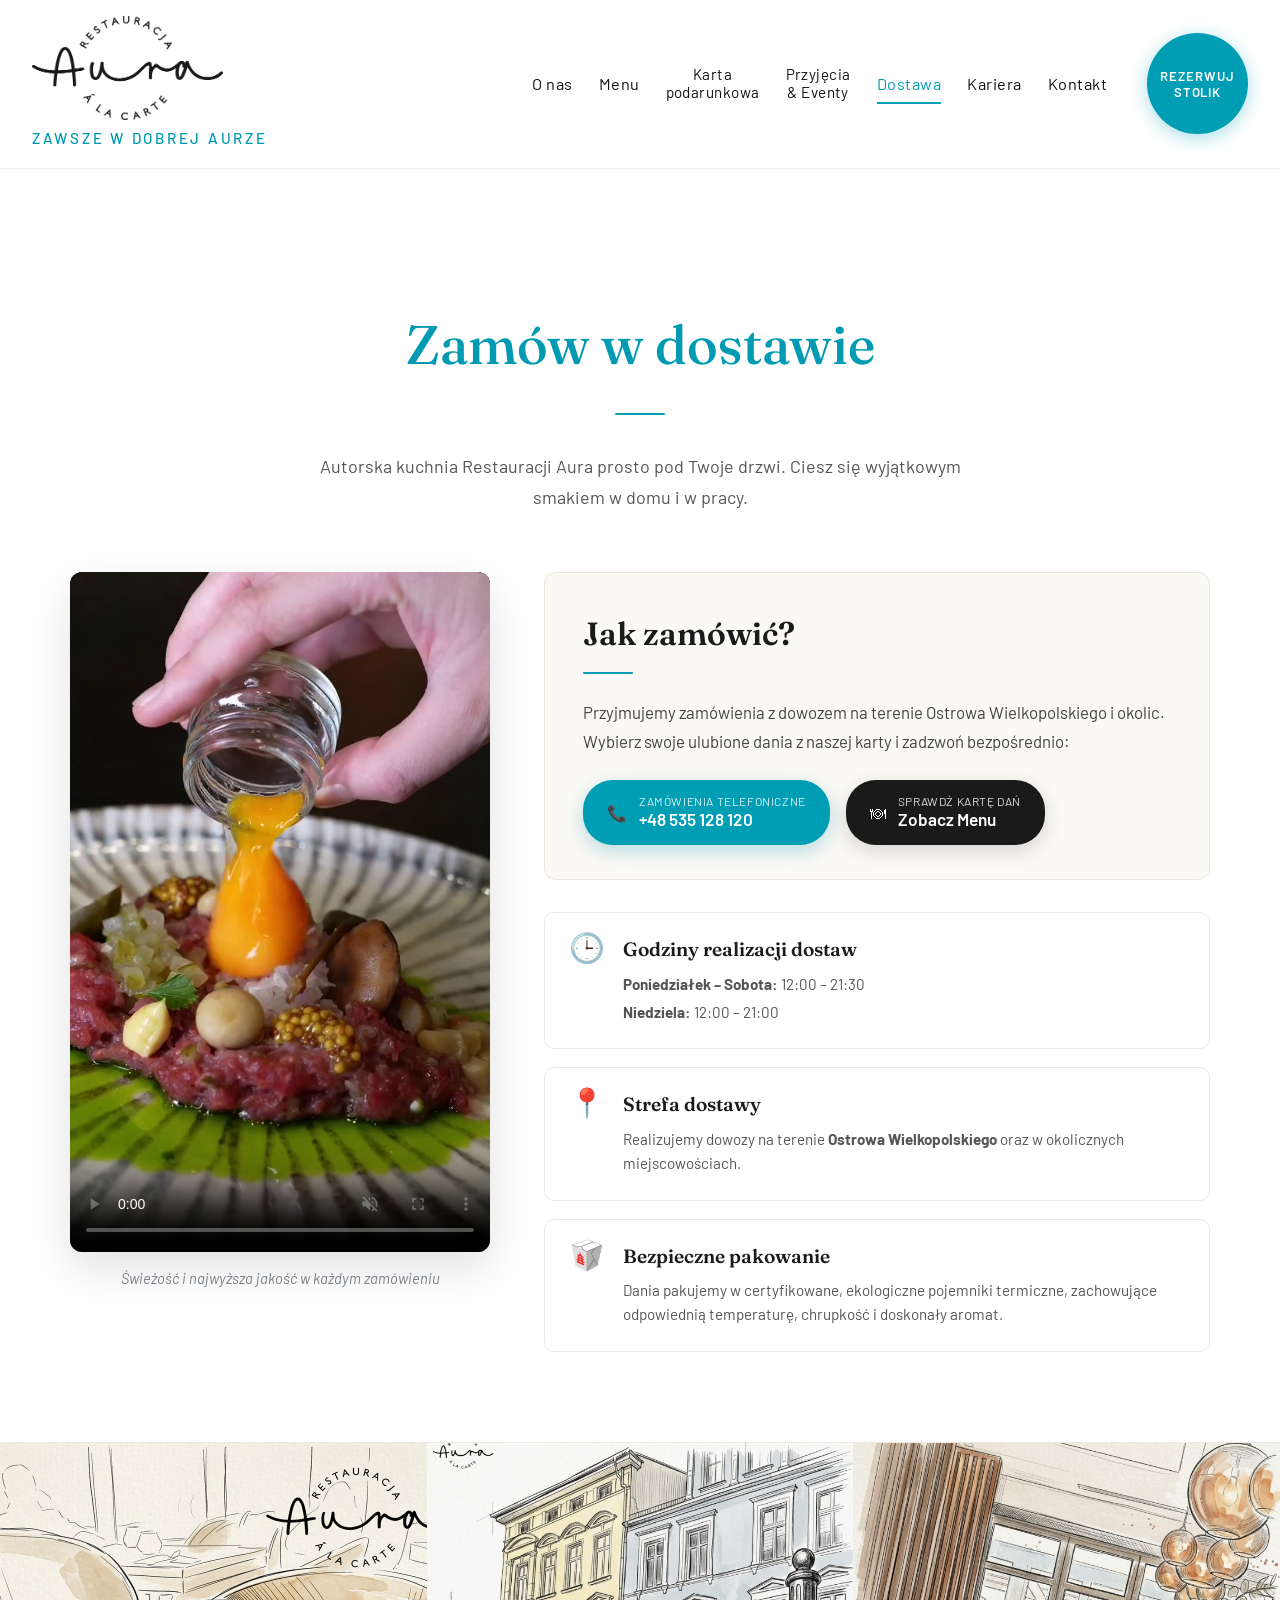
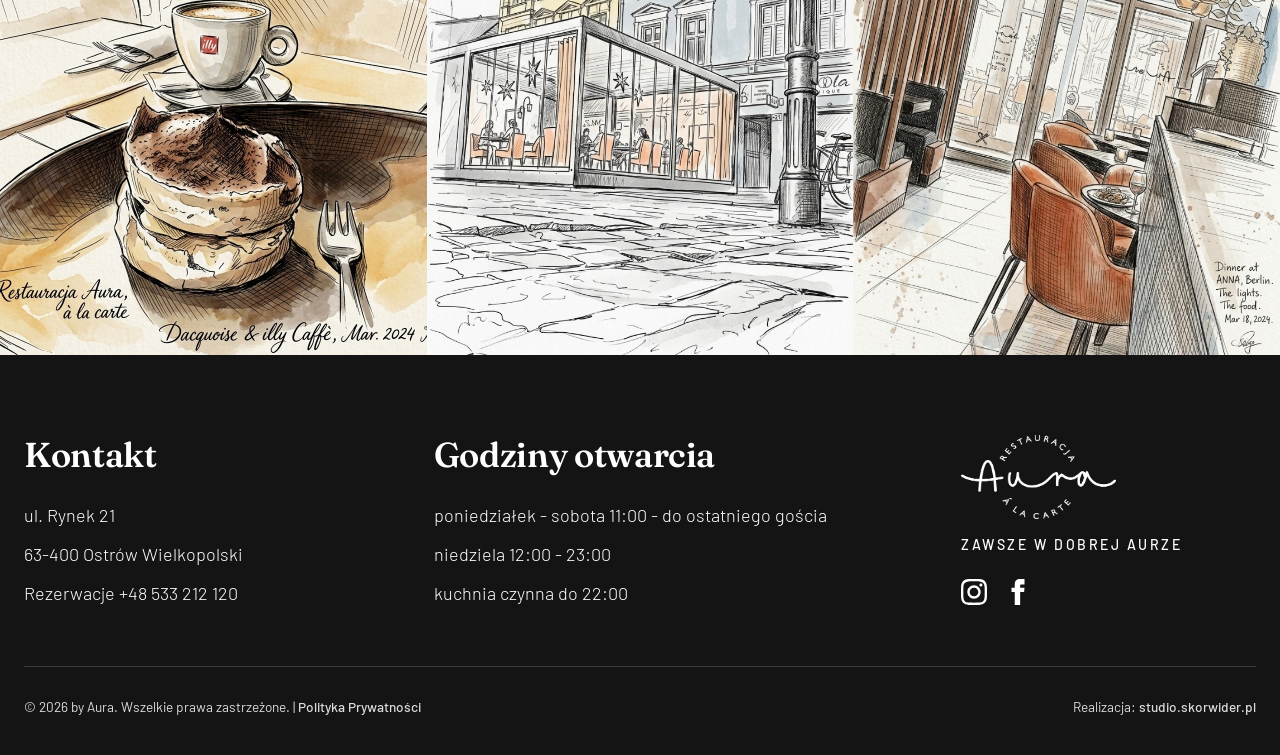
==== dostawa.html @ 26e4beb5 "Wydzielenie podstron kariera i dostawa, usuniecie zdjecia szefa kuchni i dodanie pelnej mozaiki 17 z" ====
<!DOCTYPE html>
<html lang="pl">
<head>
  <meta charset="UTF-8">
  <meta name="viewport" content="width=device-width, initial-scale=1.0">
  <title>Dostawa dań | Aura Restauracja à la carte | Ostrów Wielkopolski</title>
  <meta name="description" content="Zamów autorskie dania z Restauracji Aura z szybką dostawą w Ostrowie Wielkopolskim i okolicach. Zadzwoń: +48 535 128 120 i ciesz się smakiem we własnym domu.">
  
  <link rel="icon" type="image/png" href="assets/images/Aura_ikona.png">
  <link rel="stylesheet" href="assets/css/style.css">
</head>
<body class="delivery-page">

  <!-- =========================================================
       GÓRNY PASEK STRONY
       ========================================================= -->
  <header class="site-header" id="siteHeader">
    <div class="header-container">
      
      <!-- LEWA STRONA: LOGO + HASŁO ZAWSZE W DOBREJ AURZE -->
      <div class="header-brand">
        <a href="index.html" class="logo-link">
          <img src="assets/images/Aura_logo_crop.png" alt="Aura Restauracja à la carte" class="logo-img">
        </a>
        <span class="tagline">ZAWSZE W DOBREJ AURZE</span>
      </div>

      <!-- PRAWA STRONA: MENU + OKRĄGŁY PRZYCISK REZERWACJI (101px) -->
      <div class="header-right-area">
        <nav class="main-nav" aria-label="Główna nawigacja">
          <ul class="nav-links">
            <li><a href="index.html#o-nas" class="nav-link">O nas</a></li>
            <li><a href="menu.html" class="nav-link">Menu</a></li>
            <li><a href="index.html#karta-podarunkowa" class="nav-link nav-multiline">Karta<br>podarunkowa</a></li>
            <li><a href="index.html#przyjecia-eventy" class="nav-link nav-multiline">Przyjęcia<br>& Eventy</a></li>
            <li><a href="dostawa.html" class="nav-link active">Dostawa</a></li>
            <li><a href="kariera.html" class="nav-link">Kariera</a></li>
            <li><a href="#kontakt" class="nav-link">Kontakt</a></li>
          </ul>
        </nav>

        <div class="header-action-column">
          <a href="rezerwacja.html" class="btn-circle-booking" aria-label="Rezerwuj stolik">
            <span>Rezerwuj<br>stolik</span>
          </a>
        </div>
      </div>

    </div>
  </header>

  <!-- =========================================================
       TREŚĆ PODSTRONY DOSTAWA
       ========================================================= -->
  <main class="delivery-main-content">
    
    <!-- HERO SEKCJA -->
    <section class="page-hero-section">
      <h1 class="page-title">Zamów w dostawie</h1>
      <div class="teal-divider-line"></div>
      <p class="delivery-sublead">
        Autorska kuchnia Restauracji Aura prosto pod Twoje drzwi. Ciesz się wyjątkowym smakiem w domu i w pracy.
      </p>
    </section>

    <!-- GŁÓWNY KONTENER DOSTAWY -->
    <section class="delivery-details-section">
      <div class="delivery-content-grid">

        <!-- LEWA KOLUMNA: FILM DOSTAWA W ELEGANCKIM FORMACIE -->
        <div class="delivery-video-column">
          <div class="delivery-video-card">
            <video 
              src="assets/videos/dostawa.mp4" 
              poster="assets/images/poster_dostawa.jpg" 
              class="delivery-video-player"
              preload="metadata"
              playsinline 
              controls 
              autoplay 
              loop 
              muted>
            </video>
          </div>
          <div class="delivery-video-caption">
            <span>Świeżość i najwyższa jakość w każdym zamówieniu</span>
          </div>
        </div>

        <!-- PRAWA KOLUMNA: INFORMACJE O DOSTAWIE I ZAMAWIANIU -->
        <div class="delivery-info-column">
          
          <div class="delivery-order-box">
            <h2 class="delivery-order-title">Jak zamówić?</h2>
            <div class="teal-divider-line teal-divider-left"></div>
            <p class="delivery-order-desc">
              Przyjmujemy zamówienia z dowozem na terenie Ostrowa Wielkopolskiego i okolic. Wybierz swoje ulubione dania z naszej karty i zadzwoń bezpośrednio:
            </p>
            
            <div class="delivery-cta-buttons">
              <a href="tel:+48535128120" class="btn-delivery-call" aria-label="Zadzwoń i zamów">
                <span class="btn-icon">📞</span>
                <span class="btn-text">
                  <small>Zamówienia telefoniczne</small>
                  <strong>+48 535 128 120</strong>
                </span>
              </a>
              <a href="menu.html" class="btn-delivery-menu" aria-label="Zobacz menu restauracji Aura">
                <span class="btn-icon">🍽</span>
                <span class="btn-text">
                  <small>Sprawdź kartę dań</small>
                  <strong>Zobacz Menu</strong>
                </span>
              </a>
            </div>
          </div>

          <!-- KARTY SZCZEGÓŁÓW -->
          <div class="delivery-features-grid">
            
            <div class="delivery-feature-item">
              <div class="feature-icon">🕒</div>
              <div class="feature-content">
                <h3 class="feature-title">Godziny realizacji dostaw</h3>
                <p><strong>Poniedziałek – Sobota:</strong> 12:00 – 21:30</p>
                <p><strong>Niedziela:</strong> 12:00 – 21:00</p>
              </div>
            </div>

            <div class="delivery-feature-item">
              <div class="feature-icon">📍</div>
              <div class="feature-content">
                <h3 class="feature-title">Strefa dostawy</h3>
                <p>Realizujemy dowozy na terenie <strong>Ostrowa Wielkopolskiego</strong> oraz w okolicznych miejscowościach.</p>
              </div>
            </div>

            <div class="delivery-feature-item">
              <div class="feature-icon">🥡</div>
              <div class="feature-content">
                <h3 class="feature-title">Bezpieczne pakowanie</h3>
                <p>Dania pakujemy w certyfikowane, ekologiczne pojemniki termiczne, zachowujące odpowiednią temperaturę, chrupkość i doskonały aromat.</p>
              </div>
            </div>

          </div>

        </div>

      </div>
    </section>

    <!-- =========================================================
         PASEK 3 SZKICÓW NAD STOPKĄ (DOTYKAJĄCE SIĘ, BEZ ODSTĘPU)
         ========================================================= -->
    <section class="sketches-strip-section" aria-label="Szkice artystyczne Restauracji Aura">
      <div class="sketches-strip-grid">
        <div class="sketch-strip-item">
          <img 
            src="assets/images/szkic_ciasto_kawa.jpg" 
            alt="Dacquoise i kawa illy - szkic artystyczny" 
            class="sketch-strip-img" 
            loading="lazy">
        </div>
        <div class="sketch-strip-item">
          <img 
            src="assets/images/szkic_pergola_rynek.jpg" 
            alt="Pergola Restauracji Aura na Rynku 21 - szkic artystyczny" 
            class="sketch-strip-img" 
            loading="lazy">
        </div>
        <div class="sketch-strip-item">
          <img 
            src="assets/images/szkic_wnetrze_lampy.jpg" 
            alt="Wnętrze restauracji Aura z lampami - szkic artystyczny" 
            class="sketch-strip-img" 
            loading="lazy">
        </div>
      </div>
    </section>

  </main>

  <!-- =========================================================
       STOPKA STRONY
       ========================================================= -->
  <footer class="site-footer" id="kontakt">
    <div class="footer-container">
      
      <div class="footer-col footer-contact-col">
        <h3 class="footer-heading">Kontakt</h3>
        <div class="footer-text-block">
          <p>ul. Rynek 21</p>
          <p>63-400 Ostrów Wielkopolski</p>
          <p><a href="tel:+48533212120" class="footer-link-item">Rezerwacje +48 533 212 120</a></p>
        </div>
      </div>

      <div class="footer-col footer-hours-col">
        <h3 class="footer-heading">Godziny otwarcia</h3>
        <div class="footer-text-block">
          <p>poniedziałek - sobota 11:00 - do ostatniego gościa</p>
          <p>niedziela 12:00 - 23:00</p>
          <p>kuchnia czynna do 22:00</p>
        </div>
      </div>

      <div class="footer-col footer-brand-col">
        <img src="assets/images/Aura_logo_white_crop.png" alt="Aura Restauracja à la carte" class="footer-logo">
        <p class="footer-tagline">Zawsze w dobrej aurze</p>
        <div class="footer-socials">
          <a href="https://www.instagram.com/aura.restauracja?igsh=MXBmbDlhY2dtZnp1bA==" target="_blank" rel="noopener" class="footer-social-link" aria-label="Instagram">
            <svg viewBox="0 0 24 24"><path d="M12 2.163c3.204 0 3.584.012 4.85.07 3.252.148 4.771 1.691 4.919 4.919.058 1.265.069 1.645.069 4.849 0 3.205-.012 3.584-.069 4.849-.149 3.225-1.664 4.771-4.919 4.919-1.266.058-1.644.07-4.85.07-3.204 0-3.584-.012-4.849-.07-3.26-.149-4.771-1.699-4.919-4.92-.058-1.265-.07-1.644-.07-4.849 0-3.204.013-3.583.07-4.849.149-3.227 1.664-4.771 4.919-4.919 1.266-.057 1.645-.069 4.849-.069zm0-2.163c-3.259 0-3.667.014-4.947.072-4.358.2-6.78 2.618-6.98 6.98-.059 1.281-.073 1.689-.073 4.948 0 3.259.014 3.668.072 4.948.2 4.358 2.618 6.78 6.98 6.98 1.281.058 1.689.072 4.948.072 3.259 0 3.668-.014 4.948-.072 4.354-.2 6.782-2.618 6.979-6.98.059-1.28.073-1.689.073-4.948 0-3.259-.014-3.667-.072-4.947-.196-4.354-2.617-6.78-6.979-6.98-1.281-.059-1.69-.073-4.949-.073zm0 5.838c-3.403 0-6.162 2.759-6.162 6.162s2.759 6.163 6.162 6.163 6.162-2.759 6.162-6.163c0-3.403-2.759-6.162-6.162-6.162zm0 10.162c-2.209 0-4-1.79-4-4 0-2.209 1.791-4 4-4s4 1.791 4 4c0 2.21-1.791 4-4 4zm6.406-11.845c-.796 0-1.441.645-1.441 1.44s.645 1.44 1.441 1.44c.795 0 1.439-.645 1.439-1.44s-.644-1.44-1.439-1.44z"/></svg>
          </a>
          <a href="https://m.facebook.com/profile.php/?id=61554936105531" target="_blank" rel="noopener" class="footer-social-link" aria-label="Facebook">
            <svg viewBox="0 0 24 24"><path d="M9 8h-3v4h3v12h5v-12h3.642l.358-4h-4v-1.667c0-.955.192-1.333 1.115-1.333h2.885v-5h-3.808c-3.596 0-5.192 1.583-5.192 4.615v3.385z"/></svg>
          </a>
        </div>
      </div>

    </div>

    <div class="footer-bottom">
      <div>© 2026 by Aura. Wszelkie prawa zastrzeżone. | <a href="polityka-prywatnosci.html" class="footer-privacy-link">Polityka Prywatności</a></div>
      <div>Realizacja: <a href="https://studio.skorwider.pl" target="_blank" rel="noopener">studio.skorwider.pl</a></div>
    </div>
  </footer>

  <script src="assets/js/main.js"></script>
</body>
</html>
---- assets/css/style.css ----
@import url('https://fonts.googleapis.com/css2?family=Barlow:ital,wght@0,200;0,300;0,400;0,500;0,600;0,700;1,300;1,400&family=Fraunces:ital,opsz,wght@0,9..144,300;0,9..144,400;0,9..144,500;0,9..144,600;0,9..144,700;1,9..144,400;1,9..144,500;1,9..144,600&display=swap');

:root {
  /* =========================================================
     DOKŁADNY KOLOR MARKI AURA ZE STRONY AURARESTAURACJA.PL:
     - Tło kółka / przyciski / akcenty (83 wystąpienia na live site):
       HEX: #009EB5 (lub #009BB3)
       RGB: rgb(0, 158, 181)
       CMYK: C=100%, M=13%, Y=0%, K=29%
     - Tekst hasła ZAWSZE W DOBREJ AURZE:
       HEX: #009BB3
       RGB: rgb(0, 155, 179)
       CMYK: C=100%, M=13%, Y=0%, K=30%
     ========================================================= */
  --aura-teal: #009EB5;
  --aura-teal-text: #009BB3;
  --aura-teal-dark: #007c8f;
  --aura-teal-light: #24bcd6;
  --aura-teal-soft: rgba(0, 158, 181, 0.12);
  --aura-teal-glow: rgba(0, 158, 181, 0.38);
  
  --aura-dark: #1f2326;
  --aura-gray: #555d65;
  --aura-gray-light: #8e959d;
  --aura-border: #e2e8ea;
  
  /* Fonty z oryginalnej strony: Fraunces dla nagłówków, Barlow dla menu i treści */
  --font-heading: 'Fraunces', Georgia, serif;
  --font-main: 'Barlow', -apple-system, BlinkMacSystemFont, 'Segoe UI', Roboto, sans-serif;
  --font-quote: 'Fraunces', Georgia, serif;
  
  --shadow-sm: 0 4px 12px rgba(0, 0, 0, 0.05);
  --shadow-md: 0 12px 32px rgba(0, 0, 0, 0.08);
  --shadow-lg: 0 20px 48px rgba(0, 0, 0, 0.14);
  
  --radius-sm: 6px;
  --radius-md: 12px;
  --radius-lg: 20px;
  --radius-pill: 9999px;
  --transition: all 0.3s cubic-bezier(0.25, 0.8, 0.25, 1);
}

*, *::before, *::after {
  box-sizing: border-box;
  margin: 0;
  padding: 0;
}

html {
  scroll-behavior: smooth;
  font-size: 16px;
}

body {
  font-family: var(--font-main);
  background-color: #ffffff;
  color: var(--aura-dark);
  line-height: 1.7;
  overflow-x: clip;
  -webkit-font-smoothing: antialiased;
}

/* =========================================================
   GÓRNY PASEK STRONY (DOKŁADNY UKŁAD I WYMIARY ZE STRONY - ZAŁĄCZNIK 2)
   ========================================================= */
header.site-header {
  position: sticky;
  top: 0;
  z-index: 1000;
  width: 100%;
  background-color: #ffffff;
  border-bottom: 1px solid rgba(0, 0, 0, 0.06);
  box-shadow: 0 2px 10px rgba(0, 0, 0, 0.03);
  transition: var(--transition);
}

.header-container {
  max-width: 1280px;
  margin: 0 auto;
  padding: 16px 32px;
  display: flex;
  align-items: center;
  justify-content: space-between;
}

/* LEWA STRONA: LOGO + HASŁO ZAWSZE W DOBREJ AURZE */
.header-brand {
  display: flex;
  flex-direction: column;
  align-items: flex-start;
  text-decoration: none;
}

.logo-link {
  display: inline-block;
  line-height: 1;
}

.logo-img {
  /* Logo przycięte z przezroczystych marginesów; +200% (3x) względem poprzedniej widocznej wielkości */
  height: 104px;
  width: auto;
  display: block;
}

.tagline {
  font-family: var(--font-main);
  font-size: 0.95rem;
  font-weight: 500;
  letter-spacing: 0.18em;
  text-transform: uppercase;
  color: var(--aura-teal-text); /* #009BB3 */
  margin-top: 6px;
  display: block;
}

/* PRAWA STRONA: MENU + OKRĄGŁY PRZYCISK REZERWACJI (101px) + IKONY SOCIAL MEDIA */
.header-right-area {
  display: flex;
  align-items: center;
  gap: 40px;
}

.nav-links {
  display: flex;
  align-items: center;
  list-style: none;
  gap: 26px;
}

.nav-link {
  text-decoration: none;
  font-family: var(--font-main);
  font-size: 1.02rem;
  font-weight: 400;
  letter-spacing: 0.03em;
  color: #111111;
  transition: var(--transition);
  position: relative;
  padding: 6px 0;
  display: inline-flex;
  align-items: center;
}

.nav-link.nav-multiline {
  line-height: 1.15;
  text-align: center;
  font-size: 0.95rem;
}

.nav-link::after {
  content: '';
  position: absolute;
  bottom: 0;
  left: 0;
  width: 0;
  height: 2px;
  background: var(--aura-teal);
  transition: width 0.3s ease;
}

.nav-link:hover,
.nav-link.active {
  color: var(--aura-teal);
}

.nav-link:hover::after,
.nav-link.active::after {
  width: 100%;
}

/* Podmenu rozwijane po najechaniu na Menu (BEZ APLI - czysty tekst z ukośnikami /) */
.has-submenu {
  position: relative;
}

.has-submenu::after {
  content: '';
  position: absolute;
  top: 100%;
  left: -20px;
  right: -20px;
  height: 24px;
}

.nav-submenu-clean {
  position: absolute;
  top: calc(100% + 14px);
  left: 50%;
  transform: translateX(-50%) translateY(4px);
  background: rgba(255, 255, 255, 0.98);
  border: none;
  box-shadow: 0 8px 24px rgba(0, 0, 0, 0.08);
  border-bottom: 2px solid var(--aura-teal);
  padding: 8px 16px;
  display: flex;
  align-items: center;
  gap: 8px;
  margin: 0;
  opacity: 0;
  visibility: hidden;
  transition: all 0.25s ease;
  pointer-events: none;
  z-index: 1200;
  white-space: nowrap;
}

.has-submenu:hover .nav-submenu-clean,
.has-submenu:focus-within .nav-submenu-clean {
  opacity: 1;
  visibility: visible;
  transform: translateX(-50%) translateY(0);
  pointer-events: auto;
}

.sub-clean-link {
  font-family: var(--font-main);
  font-size: 0.84rem;
  font-weight: 500;
  color: #2b3035;
  text-decoration: none;
  letter-spacing: 0.02em;
  padding: 2px 3px;
  transition: var(--transition);
}

.sub-clean-link:hover {
  color: var(--aura-teal);
}

.sub-sep {
  color: #bcc3c8;
  font-size: 0.8rem;
  user-select: none;
}

/* Kolumna z okrągłym przyciskiem (dokładnie 101px jak na obecnej stronie) i ikonami SoMe pod spodem */
.header-action-column {
  display: flex;
  flex-direction: column;
  align-items: center;
  gap: 8px;
  flex-shrink: 0;
}

.btn-circle-booking {
  width: 101px;
  height: 101px;
  border-radius: 50%;
  background-color: var(--aura-teal); /* #009EB5 / rgb(0, 158, 181) */
  color: #ffffff;
  display: flex;
  align-items: center;
  justify-content: center;
  text-align: center;
  font-family: var(--font-main);
  font-size: 0.82rem;
  font-weight: 600;
  line-height: 1.25;
  letter-spacing: 0.07em;
  text-transform: uppercase;
  cursor: pointer;
  border: none;
  text-decoration: none;
  box-shadow: 0 4px 18px rgba(0, 158, 181, 0.35);
  transition: var(--transition);
}

.btn-circle-booking:hover {
  background-color: var(--aura-teal-dark);
  transform: scale(1.04);
  box-shadow: 0 8px 24px rgba(0, 158, 181, 0.45);
}

/* =========================================================
   HERO: 3 PIONOWE FILMY (BEZ CZARNYCH PASKÓW, NA CAŁĄ SZEROKOŚĆ)
   ========================================================= */
.hero-videos-section {
  width: 100%;
  max-width: 100%;
  padding: 0;
  margin: 0;
  background-color: #000000;
  overflow: hidden;
  line-height: 0;
}

.videos-grid {
  display: flex;
  width: 100%;
  margin: 0;
  padding: 0;
  gap: 0; /* Filmy stykają się ze sobą bezpośrednio bez odstępów */
}

.video-card {
  flex: 1 1 33.333333%;
  width: 33.333333%;
  height: 76vh; /* Format dopasowany w pionie do pełnej szerokości ekranu */
  min-height: 520px;
  max-height: 840px;
  position: relative;
  overflow: hidden;
  margin: 0;
  padding: 0;
  border: none;
  border-radius: 0;
  background-color: #000000;
  cursor: pointer;
}

.video-card video {
  width: 100%;
  height: 100%;
  object-fit: cover; /* Wypełnia cały kadr bez żadnych czarnych pasów po bokach */
  object-position: center center;
  display: block;
  transition: transform 0.5s cubic-bezier(0.16, 1, 0.3, 1);
}

.video-card:hover video {
  transform: scale(1.02);
}

/* =========================================================
   ABOUT: WITAMY W RESTAURACJI AURA (Załącznik 3 & 5)
   ========================================================= */
.about-section {
  padding: 96px 24px 80px;
  background-color: #ffffff;
  position: relative;
}

.about-container {
  max-width: 880px;
  margin: 0 auto;
  text-align: center;
}

.about-header {
  margin-bottom: 28px;
}

.about-heading {
  font-family: var(--font-heading);
  font-size: clamp(2.3rem, 4.4vw, 3.4rem);
  font-weight: 500;
  color: var(--aura-teal); /* #009BB3 */
  letter-spacing: -0.01em;
  line-height: 1.25;
}

.about-heading .brand-italic {
  font-style: italic;
  font-weight: 600;
}

.teal-divider-line {
  width: 50px;
  height: 2px;
  background-color: var(--aura-teal); /* #009BB3 */
  margin: 22px auto 36px;
  border-radius: 2px;
}

.about-intro-text {
  display: flex;
  flex-direction: column;
  gap: 22px;
  font-size: 1.15rem;
  font-weight: 300;
  line-height: 1.85;
  color: #4a4a4a;
}

.about-lead {
  font-size: 1.24rem;
  font-weight: 300;
  color: #2b3035;
}



/* =========================================================
   CYTAT KULINARNY (JULIA CHILD - BEZ BEŻOWEGO PODLEWU)
   ========================================================= */
.quote-section {
  padding: 80px 24px 96px;
  background-color: #ffffff;
  text-align: center;
  position: relative;
  border-top: 1px solid rgba(0, 155, 179, 0.15);
}

.quote-container {
  max-width: 860px;
  margin: 0 auto;
  position: relative;
  z-index: 1;
}

.quote-text {
  font-family: var(--font-quote);
  font-size: clamp(1.6rem, 3.2vw, 2.4rem);
  font-style: italic;
  font-weight: 400;
  line-height: 1.55;
  color: var(--aura-teal); /* #009BB3 */
  margin-bottom: 24px;
}

.quote-author {
  font-family: var(--font-main);
  font-size: 0.92rem;
  font-weight: 500;
  letter-spacing: 0.2em;
  text-transform: uppercase;
  color: #7a8288;
  display: inline-flex;
  align-items: center;
  gap: 16px;
}

.quote-author::before,
.quote-author::after {
  content: '';
  width: 36px;
  height: 1.5px;
  background: var(--aura-teal);
  opacity: 0.45;
}

/* =========================================================
   STOPKA (SZLACHETNA GŁĘBOKA CZERŃ #141414, BIAŁY TEKST)
   ========================================================= */
footer.site-footer {
  padding: 80px 24px 36px;
  background-color: #141414;
  color: #ffffff;
}

.footer-container {
  max-width: 1280px;
  margin: 0 auto;
  display: grid;
  grid-template-columns: 1.2fr 1.6fr 1fr;
  gap: 56px;
  align-items: start;
  margin-bottom: 56px;
}

.footer-heading {
  font-family: var(--font-heading);
  font-size: clamp(2rem, 2.7vw, 2.5rem);
  font-weight: 600;
  color: #ffffff;
  line-height: 1.15;
  margin-bottom: 24px;
  letter-spacing: -0.01em;
  text-transform: none;
  border-bottom: none;
  padding-bottom: 0;
}

.footer-text-block {
  font-family: var(--font-main);
  font-size: 1.125rem; /* 18px */
  font-weight: 300;
  line-height: 1.85;
  color: #ffffff;
}

.footer-text-block p {
  margin-bottom: 6px;
}

.footer-text-block p:last-child {
  margin-bottom: 0;
}

.footer-link-item {
  color: #ffffff;
  text-decoration: none;
  transition: var(--transition);
  display: inline-block;
}

.footer-link-item:hover {
  color: #ffffff;
  opacity: 0.85;
  text-decoration: underline;
}

.footer-brand-col {
  display: flex;
  flex-direction: column;
  align-items: flex-start;
}

.footer-logo {
  height: 84px;
  width: auto;
  display: block;
  margin-bottom: 14px;
}

.footer-tagline {
  font-size: 0.88rem;
  font-weight: 500;
  letter-spacing: 0.18em;
  text-transform: uppercase;
  color: #ffffff;
  margin-bottom: 22px;
}

.footer-socials {
  display: flex;
  align-items: center;
  gap: 18px;
}

.footer-social-link {
  display: inline-flex;
  align-items: center;
  justify-content: center;
  width: 26px;
  height: 26px;
  color: #ffffff;
  transition: var(--transition);
}

.footer-social-link svg {
  width: 26px;
  height: 26px;
  fill: currentColor;
}

.footer-social-link:hover {
  opacity: 0.8;
  transform: translateY(-2px);
}

.footer-bottom {
  max-width: 1280px;
  margin: 0 auto;
  padding-top: 28px;
  border-top: 1px solid rgba(255, 255, 255, 0.2);
  display: flex;
  justify-content: space-between;
  align-items: center;
  font-size: 0.85rem;
  color: #ffffff;
  opacity: 0.85;
}

.footer-bottom a {
  color: inherit;
  text-decoration: none;
  font-weight: 500;
}

.footer-bottom a:hover {
  text-decoration: underline;
}

/* =========================================================
   RESERVATION MODAL
   ========================================================= */
.modal-backdrop {
  position: fixed;
  inset: 0;
  background: rgba(0, 0, 0, 0.65);
  backdrop-filter: blur(8px);
  z-index: 10001;
  opacity: 0;
  visibility: hidden;
  transition: all 0.3s ease;
  display: flex;
  align-items: center;
  justify-content: center;
  padding: 20px;
}

.modal-backdrop.open {
  opacity: 1;
  visibility: visible;
}

.reservation-modal {
  background: #ffffff;
  width: 100%;
  max-width: 520px;
  border-radius: var(--radius-lg);
  box-shadow: 0 24px 60px rgba(0, 0, 0, 0.3);
  padding: 36px;
  position: relative;
  transform: translateY(20px);
  transition: transform 0.3s cubic-bezier(0.16, 1, 0.3, 1);
}

.modal-backdrop.open .reservation-modal {
  transform: translateY(0);
}

.modal-close-btn {
  position: absolute;
  top: 20px;
  right: 20px;
  background: #f0f4f6;
  border: none;
  width: 36px;
  height: 36px;
  border-radius: 50%;
  display: flex;
  align-items: center;
  justify-content: center;
  cursor: pointer;
  color: var(--aura-gray);
  transition: var(--transition);
}

.modal-close-btn:hover {
  background: #e2ebed;
  color: var(--aura-dark);
}

.modal-title {
  font-family: var(--font-heading);
  font-size: 1.7rem;
  font-weight: 600;
  color: var(--aura-teal);
  margin-bottom: 6px;
}

.modal-subtitle {
  font-size: 0.9rem;
  color: var(--aura-gray);
  margin-bottom: 24px;
}

.modal-direct-call {
  background: #f5fbfc;
  border-radius: var(--radius-md);
  padding: 16px;
  text-align: center;
  margin-bottom: 24px;
  border: 1px dashed var(--aura-teal);
}

.modal-direct-call p {
  font-size: 0.85rem;
  color: var(--aura-gray);
  margin-bottom: 6px;
}

.modal-direct-call a {
  font-size: 1.35rem;
  font-weight: 700;
  color: var(--aura-teal);
  text-decoration: none;
}

.form-group {
  margin-bottom: 16px;
}

.form-group label {
  display: block;
  font-size: 0.82rem;
  font-weight: 600;
  text-transform: uppercase;
  letter-spacing: 0.05em;
  color: var(--aura-gray);
  margin-bottom: 6px;
}

.form-input {
  width: 100%;
  padding: 12px 14px;
  border-radius: var(--radius-sm);
  border: 1px solid var(--aura-border);
  font-family: var(--font-main);
  font-size: 0.95rem;
  transition: var(--transition);
  background: #fafbfc;
}

.form-input:focus {
  outline: none;
  border-color: var(--aura-teal);
  background: #ffffff;
  box-shadow: 0 0 0 3px var(--aura-teal-soft);
}

.form-row {
  display: grid;
  grid-template-columns: 1fr 1fr;
  gap: 12px;
}

.btn-submit {
  width: 100%;
  padding: 14px;
  border-radius: var(--radius-pill);
  background: var(--aura-teal);
  color: #fff;
  border: none;
  font-family: var(--font-main);
  font-size: 0.92rem;
  font-weight: 600;
  letter-spacing: 0.1em;
  text-transform: uppercase;
  cursor: pointer;
  transition: var(--transition);
  margin-top: 10px;
}

.btn-submit:hover {
  background: var(--aura-teal-dark);
  transform: translateY(-2px);
  box-shadow: 0 6px 18px rgba(0, 155, 179, 0.35);
}

/* =========================================================
   PODSTRONA REZERWACJI (rezerwacja.html)
   ========================================================= */
.page-hero-section {
  padding: 64px 24px 24px;
  background-color: #ffffff;
  text-align: center;
}

.page-title {
  font-family: var(--font-heading);
  font-size: clamp(2.4rem, 4.5vw, 3.4rem);
  font-weight: 500;
  color: var(--aura-teal-text);
  margin-bottom: 12px;
}

.res-content-wrapper {
  max-width: 860px;
  margin: 0 auto;
  padding: 10px 24px 80px;
  text-align: center;
}

.res-intro-p {
  font-size: 1.15rem;
  font-weight: 300;
  line-height: 1.85;
  color: #333333;
  text-align: center;
  margin: 0 auto 32px;
  max-width: 820px;
}

.res-intro-p strong {
  font-weight: 600;
  color: #111111;
}

.res-phone-link {
  color: var(--aura-teal-dark);
  font-weight: 600;
  text-decoration: none;
  transition: var(--transition);
}

.res-phone-link:hover {
  color: var(--aura-teal);
  text-decoration: underline;
}

/* Informacja o braku wyboru stolika i zaliczce (wyśrodkowane) */
.res-notice-clean {
  margin-bottom: 36px;
  text-align: center;
}

.res-paragraph {
  font-size: 1.05rem;
  font-weight: 400;
  line-height: 1.8;
  color: #2b3035;
  text-align: center;
  margin: 0 auto 16px;
  max-width: 800px;
}

.res-section-header {
  font-size: 1.15rem;
  font-weight: 600;
  letter-spacing: 0.12em;
  text-transform: uppercase;
  color: var(--aura-teal);
  text-align: center;
  margin-bottom: 18px;
}

/* Opcje rezerwacji (czysty tekst, wyśrodkowany) */
.res-options-section {
  margin-bottom: 38px;
  text-align: center;
}

.res-options-list {
  display: flex;
  flex-direction: column;
  gap: 20px;
  align-items: center;
}

.res-option-item {
  padding: 0;
  text-align: center;
  max-width: 780px;
}

.res-option-title {
  font-family: var(--font-heading);
  font-size: 1.25rem;
  font-weight: 600;
  color: #1f2326;
  margin-bottom: 6px;
  text-align: center;
}

.res-option-desc {
  font-size: 1.02rem;
  font-weight: 300;
  color: #4a4a4a;
  line-height: 1.7;
  margin: 0 auto;
  text-align: center;
}

/* Ważne informacje (czysty tekst, wyśrodkowany, bez bulletów) */
.res-rules-section {
  margin-bottom: 48px;
  text-align: center;
}

.res-rules-clean {
  display: flex;
  flex-direction: column;
  gap: 12px;
  align-items: center;
}

.res-rule-line {
  font-size: 1.02rem;
  font-weight: 300;
  color: #333333;
  line-height: 1.7;
  margin: 0 auto;
  text-align: center;
  max-width: 780px;
}

/* =========================================================
   FORMULARZ REZERWACJI (DOKŁADNIE WEDŁUG ZAŁĄCZNIKA)
   ========================================================= */
.res-form-section {
  max-width: 760px;
  margin: 0 auto;
  padding-top: 20px;
}

.res-form-heading {
  font-family: var(--font-heading);
  font-size: clamp(2.2rem, 4vw, 2.9rem);
  font-weight: 500;
  color: var(--aura-teal);
  text-align: center;
  margin-bottom: 44px;
  letter-spacing: -0.01em;
}

.booking-custom-form {
  display: flex;
  flex-direction: column;
  gap: 32px;
}

.form-grid-2 {
  display: grid;
  grid-template-columns: 1fr 1fr;
  gap: 36px 40px;
}

.form-field {
  display: flex;
  flex-direction: column;
  position: relative;
}

.form-field-label {
  font-family: var(--font-main);
  font-size: 1.05rem;
  font-weight: 400;
  color: #444444;
  margin-bottom: 6px;
}

.form-field-label .required-star {
  color: #555555;
  margin-left: 2px;
}

.field-underline {
  border: none;
  border-bottom: 1.5px solid var(--aura-teal);
  background: transparent;
  padding: 8px 0;
  font-family: var(--font-main);
  font-size: 1.02rem;
  color: #111111;
  border-radius: 0;
  outline: none;
  transition: border-color 0.25s ease;
  width: 100%;
}

.field-underline::placeholder {
  color: #9aa2a9;
  font-weight: 300;
  font-size: 0.98rem;
}

.field-underline:focus {
  border-bottom: 2px solid var(--aura-teal-dark);
}

.tel-composite {
  display: grid;
  grid-template-columns: 110px 1fr;
  gap: 16px;
}

/* Custom select styling with chevron arrow */
select.field-underline {
  appearance: none;
  -webkit-appearance: none;
  background-image: url("data:image/svg+xml;charset=UTF-8,%3Csvg xmlns='http://www.w3.org/2000/svg' viewBox='0 0 24 24' fill='%23111111'%3E%3Cpath d='M7 10l5 5 5-5z'/%3E%3C/svg%3E");
  background-repeat: no-repeat;
  background-position: right 4px center;
  background-size: 18px;
  cursor: pointer;
  padding-right: 24px;
}

/* reCAPTCHA visual block */
.recaptcha-mock-card {
  background: #f9f9f9;
  border: 1px solid #d3d3d3;
  border-radius: 4px;
  box-shadow: 0 1px 3px rgba(0, 0, 0, 0.08);
  width: 302px;
  height: 76px;
  padding: 0 12px;
  display: flex;
  align-items: center;
  justify-content: space-between;
  margin: 10px auto 0;
  user-select: none;
}

.recaptcha-left {
  display: flex;
  align-items: center;
  gap: 12px;
  cursor: pointer;
}

.recaptcha-checkbox {
  width: 24px;
  height: 24px;
  border: 2px solid #c1c1c1;
  border-radius: 2px;
  background: #ffffff;
  display: flex;
  align-items: center;
  justify-content: center;
  cursor: pointer;
  transition: all 0.2s ease;
}

.recaptcha-checkbox.checked {
  border-color: #0f9d58;
  background: #ffffff;
}

.recaptcha-checkbox.checked::after {
  content: '✔';
  color: #0f9d58;
  font-size: 16px;
  font-weight: bold;
}

.recaptcha-label {
  font-family: var(--font-main);
  font-size: 0.88rem;
  color: #222222;
  font-weight: 500;
  cursor: pointer;
}

.recaptcha-right {
  display: flex;
  flex-direction: column;
  align-items: center;
  justify-content: center;
}

.recaptcha-logo-icon {
  width: 28px;
  height: 28px;
  background-image: url("data:image/svg+xml;charset=UTF-8,%3Csvg xmlns='http://www.w3.org/2000/svg' viewBox='0 0 48 48'%3E%3Cpath fill='%231A73E8' d='M24 4C12.95 4 4 12.95 4 24c0 4.1 1.25 7.9 3.4 11.08L10.3 33A15.9 15.9 0 0 1 8 24c0-8.84 7.16-16 16-16 4.42 0 8.42 1.79 11.31 4.69l-4.69 4.69H44V4l-4.7 4.7A19.88 19.88 0 0 0 24 4z'/%3E%3Cpath fill='%234285F4' d='M44 24c0-4.1-1.25-7.9-3.4-11.08L37.7 15A15.9 15.9 0 0 1 40 24c0 8.84-7.16 16-16 16-4.42 0-8.42-1.79-11.31-4.69l4.69-4.69H4v13.38l4.7-4.7A19.88 19.88 0 0 0 24 44c11.05 0 20-8.95 20-20z'/%3E%3C/svg%3E");
  background-size: contain;
  background-repeat: no-repeat;
}

.recaptcha-text {
  font-size: 0.65rem;
  color: #555555;
  text-transform: uppercase;
  font-weight: 600;
  margin-top: 2px;
}

/* Przycisk akcji w kółku (załącznik, o 30% mniejszy niż button w headerze: 72px vs 101px) */
.form-submit-wrapper {
  display: flex;
  justify-content: center;
  align-items: center;
  width: 100%;
  margin-top: 18px;
}

.btn-circle-submit {
  width: 72px;
  height: 72px;
  border-radius: 50%;
  background-color: var(--aura-teal); /* #009EB5 / rgb(0, 158, 181) */
  color: #ffffff;
  border: none;
  display: flex;
  align-items: center;
  justify-content: center;
  text-align: center;
  font-family: var(--font-main);
  font-size: 0.72rem;
  font-weight: 600;
  line-height: 1.15;
  letter-spacing: 0.04em;
  text-transform: uppercase;
  cursor: pointer;
  box-shadow: 0 4px 18px rgba(0, 158, 181, 0.35);
  transition: var(--transition);
  padding: 0;
  user-select: none;
}

.btn-circle-submit:hover {
  background-color: var(--aura-teal-dark);
  transform: scale(1.06);
  box-shadow: 0 8px 24px rgba(0, 158, 181, 0.48);
}

.btn-circle-submit:active {
  transform: scale(0.96);
}

/* Zachowanie wstecznej kompatybilności */
.btn-send-request {
  align-self: center;
  background-color: var(--aura-teal);
  color: #ffffff;
  font-family: var(--font-heading);
  font-size: 1.35rem;
  font-weight: 600;
  padding: 12px 48px;
  border-radius: 8px;
  border: none;
  cursor: pointer;
  box-shadow: 0 4px 16px rgba(0, 158, 181, 0.3);
  transition: var(--transition);
  margin-top: 12px;
}

.btn-send-request:hover {
  background-color: var(--aura-teal-dark);
  transform: translateY(-2px);
  box-shadow: 0 8px 24px rgba(0, 158, 181, 0.45);
}

/* Komunikat potwierdzenia (Czysty tekst na białym tle, bez ramek, bez ptaszka, zwykły font wycentrowany) */
.res-success-clean {
  display: none;
  text-align: center;
  padding: 64px 20px 48px;
  font-family: var(--font-main);
  background: transparent;
  border: none;
  box-shadow: none;
}

.res-success-clean.active {
  display: block;
  animation: fadeInClean 0.4s ease forwards;
}

@keyframes fadeInClean {
  from { opacity: 0; transform: translateY(8px); }
  to { opacity: 1; transform: translateY(0); }
}

.res-success-clean .success-line-1 {
  font-family: var(--font-main);
  font-size: 1.35rem;
  font-weight: 500;
  color: #1f2326;
  margin-bottom: 10px;
  line-height: 1.5;
}

.res-success-clean .success-line-2 {
  font-family: var(--font-main);
  font-size: 1.15rem;
  font-weight: 400;
  color: #4a4a4a;
  line-height: 1.6;
  margin: 0;
}

/* =========================================================
   RESPONSYWNOŚĆ
   ========================================================= */
@media (max-width: 1024px) {
  .nav-links {
    display: none;
  }
  .about-highlights {
    grid-template-columns: 1fr;
    gap: 32px;
  }
  .footer-container {
    grid-template-columns: 1fr 1fr;
  }
}

@media (max-width: 768px) {
  .header-container {
    padding: 12px 16px;
  }
  .logo-img {
    height: 60px;
  }
  .tagline {
    font-size: 0.72rem;
  }
  .btn-circle-booking {
    width: 78px;
    height: 78px;
    font-size: 0.7rem;
  }
  .videos-grid {
    flex-direction: column;
  }
  .video-card {
    width: 100%;
    flex: none;
    height: 60vh;
  }
  .footer-container {
    grid-template-columns: 1fr;
  }
  .footer-bottom {
    flex-direction: column;
    gap: 12px;
    text-align: center;
  }
  .form-grid-2 {
    grid-template-columns: 1fr;
    gap: 24px;
  }
  .recaptcha-mock-card {
    width: 100%;
    max-width: 302px;
  }
}

/* =========================================================
   SZEF KUCHNI: ROMAN WEGNEROWICZ (W DZIALE O NAS)
   ========================================================= */
.chef-profile-section {
  margin-top: 56px;
  padding-top: 48px;
  border-top: 1px solid var(--aura-border);
}

.chef-profile-card {
  display: grid;
  grid-template-columns: 360px 1fr;
  gap: 52px;
  align-items: center;
  background: #ffffff;
}

.chef-photo-col {
  position: relative;
}

.chef-photo {
  width: 100%;
  max-width: 360px;
  height: 480px;
  object-fit: cover;
  object-position: top center;
  border-radius: var(--radius-md);
  box-shadow: 0 16px 36px rgba(0, 0, 0, 0.08);
  display: block;
}

.chef-info-col {
  display: flex;
  flex-direction: column;
  justify-content: center;
}

.chef-title {
  font-family: var(--font-heading);
  font-size: clamp(2rem, 3.5vw, 2.7rem);
  font-weight: 500;
  color: var(--aura-teal-text);
  margin-bottom: 8px;
}

.teal-divider-left {
  margin: 0 0 24px 0;
  width: 50px;
  height: 2px;
  background-color: var(--aura-teal);
}

.chef-lead {
  font-size: 1.15rem;
  font-weight: 500;
  color: #1f2326;
  line-height: 1.75;
  margin-bottom: 16px;
}

.chef-desc {
  font-size: 1.02rem;
  font-weight: 300;
  color: #4a4a4a;
  line-height: 1.8;
  margin: 0;
}

@media (max-width: 860px) {
  .chef-profile-card {
    grid-template-columns: 1fr;
    gap: 32px;
    text-align: center;
  }
  .chef-photo {
    margin: 0 auto;
    max-width: 320px;
    height: 380px;
  }
  .teal-divider-left {
    margin: 0 auto 20px auto;
  }
}

/* =========================================================
   PODSTRONA KARTY MENU (menu.html)
   ========================================================= */
.menu-main-content {
  background-color: #ffffff;
  padding-bottom: 80px;
}

.menu-hero {
  padding-bottom: 12px;
}

.menu-page-wrapper {
  max-width: 1140px;
  margin: 0 auto;
  padding: 0 24px 80px;
}

/* Przyklejany pasek kategorii menu na górze */
.menu-nav-sticky-section {
  position: sticky;
  top: 104px; /* bezpośrednio pod nagłówkiem */
  z-index: 850;
  background-color: rgba(255, 255, 255, 0.98);
  backdrop-filter: blur(8px);
  -webkit-backdrop-filter: blur(8px);
  padding: 16px 12px 14px;
  border-bottom: 1px solid rgba(0, 158, 181, 0.18);
  margin-bottom: 40px;
  text-align: center;
}

.menu-categories-nav {
  display: flex;
  justify-content: center;
  width: 100%;
  overflow-x: auto;
  scrollbar-width: none;
}

.menu-categories-nav::-webkit-scrollbar {
  display: none;
}

.categories-list {
  display: inline-flex;
  align-items: center;
  list-style: none;
  gap: 12px;
  flex-wrap: wrap;
  justify-content: center;
  margin: 0;
  padding: 0;
}

.category-item {
  display: inline-flex;
  align-items: center;
  gap: 12px;
}

.category-btn {
  background: transparent;
  border: none;
  font-family: var(--font-main);
  font-size: 1.02rem;
  font-weight: 400;
  color: #333333;
  cursor: pointer;
  padding: 4px 6px;
  transition: var(--transition);
  position: relative;
  letter-spacing: 0.02em;
  white-space: nowrap;
}

.category-btn:hover {
  color: var(--aura-teal);
}

.category-btn.active {
  color: var(--aura-teal);
  font-weight: 400;
}

.category-btn.active::after {
  content: '';
  position: absolute;
  bottom: -2px;
  left: 0;
  width: 100%;
  height: 2px;
  background-color: var(--aura-teal);
}

.category-slash {
  color: #c0c6ca;
  font-size: 0.95rem;
  user-select: none;
}

/* Dopisek o alergenach pod kategoriami (longiem, bez bolda, podkreślenia i linkowania) */
.menu-allergens-notice {
  margin-top: 14px;
  text-align: center;
}

.allergens-hint-inline {
  font-family: var(--font-main);
  font-size: 0.92rem;
  font-weight: 300;
  color: #555d65;
  margin: 0 auto;
  text-align: center;
  text-decoration: none;
  max-width: 820px;
  line-height: 1.6;
}

/* Panele kategorii dań */
.menu-category-panel {
  display: none;
  animation: fadeInPanel 0.35s ease forwards;
}

.menu-category-panel.active {
  display: block;
}

@keyframes fadeInPanel {
  from { opacity: 0; transform: translateY(6px); }
  to { opacity: 1; transform: translateY(0); }
}

.category-panel-header {
  text-align: center;
  margin-bottom: 36px;
}

/* Pogrubiona wyłącznie nazwa kategorii */
.category-title {
  font-family: var(--font-heading);
  font-size: clamp(2rem, 3.5vw, 2.7rem);
  font-weight: 700;
  color: var(--aura-teal-text);
  margin-bottom: 8px;
}

.category-subsections {
  display: flex;
  flex-direction: column;
  gap: 48px;
}

.subsection-title {
  font-family: var(--font-heading);
  font-size: 1.35rem;
  font-weight: 500;
  color: #1f2326;
  margin-bottom: 24px;
  padding-bottom: 8px;
  border-bottom: 1.5px solid #edf1f3;
  letter-spacing: 0.02em;
}

.menu-items-grid {
  display: grid;
  grid-template-columns: 1fr 1fr;
  gap: 28px 48px;
}

@media (max-width: 820px) {
  .menu-items-grid {
    grid-template-columns: 1fr;
    gap: 22px;
  }
}

.menu-item-card {
  display: flex;
  flex-direction: column;
}

.menu-item-header {
  display: flex;
  align-items: baseline;
  justify-content: space-between;
  gap: 12px;
  margin-bottom: 4px;
}

/* Zdjęty bold z nazwy dania */
.menu-item-name {
  font-family: var(--font-main);
  font-size: 1.12rem;
  font-weight: 400;
  color: #181c1f;
  margin: 0;
  letter-spacing: 0.01em;
}

.menu-item-dots {
  flex-grow: 1;
  border-bottom: 1px dotted #c5cbd0;
  margin: 0 4px;
  min-width: 16px;
  align-self: center;
  height: 1px;
}

/* Zdjęty bold z ceny */
.menu-item-price {
  font-family: var(--font-main);
  font-size: 1.12rem;
  font-weight: 400;
  color: var(--aura-teal-dark);
  white-space: nowrap;
}

/* Zdjęty bold z opisów */
.menu-item-desc {
  font-size: 0.95rem;
  font-weight: 300;
  color: #555d65;
  line-height: 1.55;
  margin: 0 0 4px;
}

/* Zdjęty bold z etykiety alergenów */
.menu-item-allergens {
  font-size: 0.82rem;
  font-weight: 300;
  color: #7b848c;
  margin: 0;
}

.allergens-label {
  font-weight: 400;
  color: #5c646c;
}

/* Lista alergenów na dole strony */
.menu-allergens-section {
  margin-top: 80px;
  padding: 48px 36px;
  background-color: #fbfcfc;
  border: 1px solid var(--aura-border);
  border-radius: var(--radius-md);
}

.allergens-container {
  max-width: 900px;
  margin: 0 auto;
}

.allergens-title {
  font-family: var(--font-heading);
  font-size: 1.85rem;
  font-weight: 500;
  color: var(--aura-teal-text);
  text-align: center;
  margin-bottom: 4px;
}

.allergens-subtitle {
  font-size: 0.95rem;
  font-weight: 400;
  color: #555d65;
  text-align: center;
  margin-bottom: 28px;
}

.allergens-numbered-list {
  list-style: none;
  padding: 0;
  margin: 0;
  display: flex;
  flex-direction: column;
  gap: 12px;
}

.allergens-numbered-list li {
  font-size: 0.88rem;
  font-weight: 300;
  line-height: 1.6;
  color: #333333;
}

.allergens-numbered-list strong {
  font-weight: 600;
  color: var(--aura-teal-dark);
  margin-right: 4px;
}

/* =========================================================
   SEKCJA DOSTAWA (index.html)
   ========================================================= */
.delivery-section {
  padding: 80px 24px;
  background-color: #ffffff;
  text-align: center;
}

.delivery-container {
  max-width: 900px;
  margin: 0 auto;
}

.delivery-header {
  text-align: center;
  margin-bottom: 36px;
}

.delivery-heading {
  font-family: var(--font-heading);
  font-size: clamp(2.2rem, 4vw, 3rem);
  font-weight: 500;
  color: var(--aura-teal-text);
  margin-bottom: 12px;
  text-align: center;
}

.delivery-video-wrapper {
  max-width: 380px;
  margin: 0 auto;
  border-radius: var(--radius-md);
  overflow: hidden;
  box-shadow: 0 16px 40px rgba(0, 0, 0, 0.12);
  background-color: #000000;
  line-height: 0;
}

.delivery-video-player {
  width: 100%;
  height: auto;
  max-height: 680px;
  display: block;
  object-fit: cover;
  border-radius: var(--radius-md);
}

/* =========================================================
   PODSTRONA POLITYKI PRYWATNOŚCI (polityka-prywatnosci.html)
   ========================================================= */
.privacy-main-content {
  background-color: #ffffff;
  padding-bottom: 80px;
}

.privacy-meta {
  font-size: 0.95rem;
  color: #7b848c;
  margin-top: 6px;
  font-weight: 300;
}

.privacy-content-wrapper {
  max-width: 880px;
  margin: 0 auto;
  padding: 10px 24px 80px;
}

.privacy-toc {
  background-color: #fbfcfc;
  border: 1px solid var(--aura-border);
  border-radius: var(--radius-md);
  padding: 28px 36px;
  margin-bottom: 48px;
}

.toc-title {
  font-family: var(--font-heading);
  font-size: 1.35rem;
  font-weight: 600;
  color: var(--aura-teal);
  margin-bottom: 16px;
}

.toc-list {
  list-style: decimal;
  padding-left: 20px;
  margin: 0;
  display: flex;
  flex-direction: column;
  gap: 8px;
}

.toc-list li a {
  color: #2b3035;
  text-decoration: none;
  font-size: 0.98rem;
  transition: var(--transition);
}

.toc-list li a:hover {
  color: var(--aura-teal);
  text-decoration: underline;
}

.privacy-section {
  margin-bottom: 44px;
}

.privacy-section-title {
  font-family: var(--font-heading);
  font-size: 1.55rem;
  font-weight: 600;
  color: var(--aura-teal-text);
  margin-bottom: 16px;
  padding-bottom: 8px;
  border-bottom: 1.5px solid #edf1f3;
}

.privacy-subheading {
  font-family: var(--font-heading);
  font-size: 1.18rem;
  font-weight: 600;
  color: #1f2326;
  margin: 22px 0 10px;
}

.privacy-section p {
  font-size: 1.02rem;
  font-weight: 300;
  line-height: 1.75;
  color: #333333;
  margin-bottom: 14px;
}

.privacy-highlight-box {
  background: #f6fafb;
  border-left: 4px solid var(--aura-teal);
  padding: 18px 24px;
  margin: 20px 0;
  border-radius: 4px;
}

.privacy-highlight-box p {
  margin: 0;
  line-height: 1.8;
  color: #1f2326;
}

.privacy-list {
  list-style: disc;
  padding-left: 24px;
  margin: 14px 0 20px;
  display: flex;
  flex-direction: column;
  gap: 10px;
}

.privacy-list li {
  font-size: 1rem;
  font-weight: 300;
  line-height: 1.7;
  color: #333333;
}

.privacy-list strong {
  font-weight: 600;
  color: #181c1f;
}

.privacy-link {
  color: var(--aura-teal);
  text-decoration: underline;
  font-weight: 500;
  transition: var(--transition);
}

.privacy-link:hover {
  color: var(--aura-teal-dark);
}

.privacy-warning,
.privacy-hint {
  font-size: 0.95rem;
  color: #555d65;
  background: #fafbfc;
  padding: 12px 16px;
  border-radius: 6px;
  border: 1px solid #edf1f3;
  margin: 16px 0;
}

.footer-privacy-link {
  color: inherit;
  text-decoration: underline;
  transition: var(--transition);
}

.footer-privacy-link:hover {
  opacity: 0.8;
}

/* =========================================================
   SEKCJA KARIERA (OFERTY PRACY: MANAGER, KELNER, KUCHARZ)
   ========================================================= */
.career-section {
  padding: 90px 24px 80px;
  background-color: #fbf9f6;
  border-top: 1px solid #ede8e1;
}

.career-container {
  max-width: 1140px;
  margin: 0 auto;
}

.career-header {
  text-align: center;
  margin-bottom: 50px;
}

.career-heading {
  font-family: var(--font-heading);
  font-size: clamp(2.2rem, 3.2vw, 2.85rem);
  font-weight: 600;
  color: #1a1a1a;
  margin-bottom: 16px;
  letter-spacing: -0.01em;
}

.career-lead {
  max-width: 820px;
  margin: 20px auto 0;
  font-family: var(--font-main);
  font-size: 1.08rem;
  line-height: 1.8;
  color: #555555;
  font-weight: 400;
}

.career-cards-container {
  display: flex;
  flex-direction: column;
  gap: 36px;
}

.career-job-card {
  background: #ffffff;
  border: 1px solid #e7e2d8;
  border-radius: 14px;
  padding: 40px 44px;
  box-shadow: 0 4px 20px rgba(0, 0, 0, 0.03);
  transition: transform 0.25s ease, box-shadow 0.25s ease;
}

.career-job-card:hover {
  transform: translateY(-2px);
  box-shadow: 0 8px 28px rgba(0, 0, 0, 0.06);
}

.career-card-top {
  display: flex;
  justify-content: space-between;
  align-items: flex-start;
  flex-wrap: wrap;
  gap: 16px;
  border-bottom: 1px solid #ede8e1;
  padding-bottom: 22px;
  margin-bottom: 26px;
}

.career-job-title {
  font-family: var(--font-heading);
  font-size: clamp(1.6rem, 2.2vw, 2rem);
  font-weight: 600;
  color: #1a1a1a;
  margin: 0;
}

.career-job-sub {
  font-family: var(--font-main);
  font-size: 0.95rem;
  color: #777e85;
  margin-top: 4px;
  font-weight: 400;
}

.career-job-badges {
  display: flex;
  gap: 10px;
  flex-wrap: wrap;
  align-items: center;
}

.career-badge {
  display: inline-flex;
  align-items: center;
  padding: 6px 14px;
  border-radius: 20px;
  font-size: 0.88rem;
  font-weight: 500;
  background: #eef5f5;
  color: #006677;
}

.career-badge-salary {
  background: #fbf5e6;
  color: #8c6000;
  font-weight: 600;
}

.career-section-block {
  margin-bottom: 24px;
}

.career-block-title {
  font-family: var(--font-main);
  font-size: 1.08rem;
  font-weight: 600;
  color: #222222;
  margin-bottom: 12px;
  display: flex;
  align-items: center;
  gap: 8px;
}

.career-block-desc {
  font-family: var(--font-main);
  font-size: 1rem;
  line-height: 1.75;
  color: #444444;
  margin-bottom: 12px;
}

.career-block-list {
  padding-left: 20px;
  font-family: var(--font-main);
  font-size: 0.98rem;
  line-height: 1.8;
  color: #444444;
}

.career-block-list li {
  margin-bottom: 8px;
}

.career-relocation-box {
  background: #fffdf9;
  border: 1px solid #f0e6d4;
  border-radius: 8px;
  padding: 18px 22px;
  margin: 20px 0;
}

.career-apply-box {
  background: #f5f8f8;
  border: 1px solid #dce8e7;
  border-radius: 10px;
  padding: 22px 28px;
  margin-top: 28px;
  display: flex;
  justify-content: space-between;
  align-items: center;
  flex-wrap: wrap;
  gap: 18px;
}

.career-apply-info h4 {
  font-size: 1.05rem;
  font-weight: 600;
  color: #1a1a1a;
  margin: 0 0 4px;
}

.career-apply-info p {
  font-size: 0.94rem;
  color: #555555;
  margin: 0;
  line-height: 1.5;
}

.career-apply-contact {
  display: flex;
  gap: 16px;
  flex-wrap: wrap;
  align-items: center;
}

.career-apply-link {
  display: inline-flex;
  align-items: center;
  gap: 8px;
  padding: 10px 20px;
  background: var(--aura-teal);
  color: #ffffff;
  text-decoration: none;
  border-radius: 24px;
  font-weight: 500;
  font-size: 0.92rem;
  transition: var(--transition);
}

.career-apply-link:hover {
  background: #008194;
  color: #ffffff;
  transform: translateY(-1px);
}

.career-apply-phone {
  color: #1a1a1a;
  text-decoration: none;
  font-weight: 500;
  font-size: 0.95rem;
  display: inline-flex;
  align-items: center;
  gap: 6px;
}

.career-apply-phone:hover {
  color: var(--aura-teal);
}

@media (max-width: 768px) {
  .career-job-card {
    padding: 28px 20px;
  }
  .career-card-top {
    flex-direction: column;
    align-items: flex-start;
  }
  .career-apply-box {
    flex-direction: column;
    align-items: flex-start;
  }
}

/* =========================================================
   PASEK 3 SZKICÓW NAD STOPKĄ (DOTYKAJĄCE SIĘ, BEZ ODSTĘPU)
   ========================================================= */
.sketches-strip-section {
  width: 100%;
  margin: 0;
  padding: 0;
  background-color: #faf7f2;
  overflow: hidden;
  line-height: 0;
  border-top: 1px solid #ede8e1;
}

.sketches-strip-grid {
  display: grid;
  grid-template-columns: repeat(3, 1fr);
  gap: 0; /* stykają się ze sobą */
  width: 100%;
  max-width: 1600px;
  margin: 0 auto;
  padding: 0;
}

.sketch-strip-item {
  width: 100%;
  overflow: hidden;
  margin: 0;
  padding: 0;
  line-height: 0;
  position: relative;
  background-color: #faf7f2;
}

.sketch-strip-img {
  width: 100%;
  height: clamp(440px, 40vw, 640px);
  object-fit: cover;
  object-position: center 30%;
  display: block;
  transition: transform 0.45s ease, filter 0.45s ease;
}

.sketch-strip-item:hover .sketch-strip-img {
  transform: scale(1.025);
}

@media (max-width: 768px) {
  .sketches-strip-grid {
    grid-template-columns: 1fr;
  }
  .sketch-strip-img {
    height: 420px;
    object-position: center 25%;
  }
}

/* =========================================================
   FILARY KULINARNE: LOKALNIE, EKOLOGIA, ZDROWIE
   ========================================================= */
.culinary-pillars-section {
  padding: 80px 24px 60px;
  background-color: #f7f5f0;
  border-top: 1px solid #ede8e1;
}

.pillars-container {
  max-width: 1380px;
  margin: 0 auto;
  display: grid;
  grid-template-columns: 320px 1fr;
  gap: 50px;
  align-items: center;
}

.pillars-title-col {
  display: flex;
  flex-direction: column;
  align-items: flex-start;
  gap: 16px;
}

.pillars-main-title {
  font-family: var(--font-heading);
  font-size: clamp(2.4rem, 3.5vw, 3.2rem);
  font-weight: 500;
  color: #1a1a1a;
  line-height: 1.15;
  margin: 0;
}

.btn-circle-menu {
  display: inline-flex;
  align-items: center;
  justify-content: center;
  width: 108px;
  height: 108px;
  border-radius: 50%;
  background-color: var(--aura-teal);
  color: #ffffff;
  text-decoration: none;
  text-align: center;
  font-family: var(--font-heading);
  font-size: 0.95rem;
  font-weight: 600;
  text-transform: uppercase;
  letter-spacing: 0.05em;
  line-height: 1.25;
  margin-top: 10px;
  box-shadow: 0 6px 18px rgba(0, 142, 161, 0.28);
  transition: transform 0.3s ease, background-color 0.3s ease, box-shadow 0.3s ease;
}

.btn-circle-menu:hover {
  background-color: #007687;
  color: #ffffff;
  transform: scale(1.05);
  box-shadow: 0 8px 24px rgba(0, 142, 161, 0.4);
}

.pillars-cards-col {
  display: grid;
  grid-template-columns: repeat(3, 1fr);
  gap: 32px;
}

.pillar-card {
  background: #ffffff;
  border: 1px solid #e7e2d8;
  border-radius: 8px;
  padding: 32px 26px;
  box-shadow: 0 4px 16px rgba(0, 0, 0, 0.03);
  transition: transform 0.3s ease, box-shadow 0.3s ease;
}

.pillar-card:hover {
  transform: translateY(-3px);
  box-shadow: 0 8px 24px rgba(0, 0, 0, 0.06);
}

.pillar-title {
  font-family: var(--font-heading);
  font-size: 1.5rem;
  font-weight: 600;
  color: #1a1a1a;
  margin: 0 0 14px;
}

.pillar-text {
  font-family: var(--font-main);
  font-size: 0.98rem;
  line-height: 1.7;
  color: #4a4a4a;
  margin: 0;
}

@media (max-width: 1100px) {
  .pillars-container {
    grid-template-columns: 1fr;
    gap: 36px;
  }
  .pillars-title-col {
    align-items: center;
    text-align: center;
  }
  .pillars-cards-col {
    grid-template-columns: 1fr;
  }
}

/* =========================================================
   MOZAIKA ZE ZDJĘĆ DAŃ (17 ZDJĘĆ Z FOLDERU NA STRONĘ)
   ========================================================= */
.photo-mosaic-section {
  width: 100%;
  padding: 30px 24px 90px;
  background-color: #f7f5f0;
}

.mosaic-grid {
  max-width: 1440px;
  margin: 0 auto;
  display: grid;
  grid-template-columns: repeat(3, 1fr);
  grid-auto-rows: clamp(380px, 42vw, 620px);
  gap: 24px;
}

.mosaic-item {
  position: relative;
  overflow: hidden;
  border-radius: 4px;
  background-color: #e8e3da;
  box-shadow: 0 4px 18px rgba(0, 0, 0, 0.04);
}

.mosaic-item-col-1 {
  grid-column: span 1;
}

.mosaic-item-col-2 {
  grid-column: span 2;
}

.mosaic-img {
  width: 100%;
  height: 100%;
  object-fit: cover;
  object-position: center;
  display: block;
  transition: transform 0.6s cubic-bezier(0.25, 1, 0.5, 1), filter 0.6s ease;
}

.mosaic-item:hover .mosaic-img {
  transform: scale(1.035);
}

.mosaic-overlay {
  position: absolute;
  inset: 0;
  background: linear-gradient(to top, rgba(0, 0, 0, 0.55) 0%, rgba(0, 0, 0, 0) 55%);
  opacity: 0;
  transition: opacity 0.4s ease;
  display: flex;
  align-items: flex-end;
  padding: 24px;
  pointer-events: none;
}

.mosaic-caption {
  color: #ffffff;
  font-family: var(--font-heading);
  font-size: 1.15rem;
  letter-spacing: 0.02em;
  transform: translateY(8px);
  transition: transform 0.4s ease;
}

.mosaic-item:hover .mosaic-overlay {
  opacity: 1;
}

.mosaic-item:hover .mosaic-caption {
  transform: translateY(0);
}

@media (max-width: 900px) {
  .mosaic-grid {
    grid-template-columns: repeat(2, 1fr);
    grid-auto-rows: 380px;
    gap: 16px;
  }
  .mosaic-item-col-1,
  .mosaic-item-col-2 {
    grid-column: span 1;
  }
  .mosaic-item:last-child {
    grid-column: span 2;
  }
}

@media (max-width: 600px) {
  .photo-mosaic-section {
    padding: 20px 12px 60px;
  }
  .mosaic-grid {
    grid-template-columns: 1fr;
    grid-auto-rows: 320px;
    gap: 14px;
  }
  .mosaic-item-col-1,
  .mosaic-item-col-2,
  .mosaic-item:last-child {
    grid-column: span 1;
  }
}

/* =========================================================
   PODSTRONA DOSTAWA (dostawa.html)
   ========================================================= */
.delivery-page .page-hero-section {
  padding: 130px 24px 40px;
  text-align: center;
  background: #ffffff;
}

.delivery-sublead {
  max-width: 680px;
  margin: 18px auto 0;
  font-family: var(--font-main);
  font-size: 1.12rem;
  line-height: 1.7;
  color: #555555;
}

.delivery-details-section {
  padding: 20px 24px 90px;
  background: #ffffff;
}

.delivery-content-grid {
  max-width: 1140px;
  margin: 0 auto;
  display: grid;
  grid-template-columns: 420px 1fr;
  gap: 54px;
  align-items: start;
}

.delivery-video-column {
  display: flex;
  flex-direction: column;
  gap: 14px;
}

.delivery-video-card {
  width: 100%;
  border-radius: 12px;
  overflow: hidden;
  box-shadow: 0 16px 44px rgba(0, 0, 0, 0.12);
  background-color: #000000;
  line-height: 0;
}

.delivery-video-caption {
  text-align: center;
  font-size: 0.92rem;
  color: #777e85;
  font-style: italic;
}

.delivery-info-column {
  display: flex;
  flex-direction: column;
  gap: 32px;
}

.delivery-order-box {
  background: #fbf9f6;
  border: 1px solid #eae4d8;
  border-radius: 12px;
  padding: 34px 38px;
}

.delivery-order-title {
  font-family: var(--font-heading);
  font-size: 2rem;
  font-weight: 600;
  color: #1a1a1a;
  margin: 0 0 10px;
}

.delivery-order-desc {
  font-size: 1.05rem;
  line-height: 1.75;
  color: #444444;
  margin: 16px 0 24px;
}

.delivery-cta-buttons {
  display: flex;
  gap: 16px;
  flex-wrap: wrap;
}

.btn-delivery-call,
.btn-delivery-menu {
  display: inline-flex;
  align-items: center;
  gap: 12px;
  padding: 14px 24px;
  border-radius: 30px;
  text-decoration: none;
  transition: transform 0.25s ease, box-shadow 0.25s ease;
}

.btn-delivery-call {
  background: var(--aura-teal);
  color: #ffffff;
  box-shadow: 0 6px 20px rgba(0, 142, 161, 0.28);
}

.btn-delivery-call:hover {
  background: #007687;
  color: #ffffff;
  transform: translateY(-2px);
  box-shadow: 0 8px 24px rgba(0, 142, 161, 0.38);
}

.btn-delivery-menu {
  background: #1a1a1a;
  color: #ffffff;
  box-shadow: 0 6px 20px rgba(0, 0, 0, 0.15);
}

.btn-delivery-menu:hover {
  background: #333333;
  color: #ffffff;
  transform: translateY(-2px);
  box-shadow: 0 8px 24px rgba(0, 0, 0, 0.25);
}

.btn-delivery-call .btn-text,
.btn-delivery-menu .btn-text {
  display: flex;
  flex-direction: column;
  line-height: 1.25;
}

.btn-delivery-call .btn-text small,
.btn-delivery-menu .btn-text small {
  font-size: 0.75rem;
  opacity: 0.85;
  text-transform: uppercase;
  letter-spacing: 0.05em;
}

.btn-delivery-call .btn-text strong,
.btn-delivery-menu .btn-text strong {
  font-size: 1.08rem;
  font-weight: 600;
}

.delivery-features-grid {
  display: flex;
  flex-direction: column;
  gap: 18px;
}

.delivery-feature-item {
  display: flex;
  gap: 18px;
  align-items: flex-start;
  background: #ffffff;
  border: 1px solid #ede8e1;
  border-radius: 10px;
  padding: 20px 24px;
}

.feature-icon {
  font-size: 1.8rem;
  line-height: 1;
}

.feature-content h3 {
  font-family: var(--font-heading);
  font-size: 1.2rem;
  font-weight: 600;
  color: #1a1a1a;
  margin: 0 0 6px;
}

.feature-content p {
  font-size: 0.95rem;
  line-height: 1.6;
  color: #555555;
  margin: 0 0 4px;
}

@media (max-width: 900px) {
  .delivery-content-grid {
    grid-template-columns: 1fr;
    gap: 36px;
  }
  .delivery-video-column {
    max-width: 440px;
    margin: 0 auto;
  }
}

/* =========================================================
   PODSTRONA KARIERA (kariera.html)
   ========================================================= */
.career-page .page-hero-section {
  padding: 130px 24px 30px;
  text-align: center;
  background: #fbf9f6;
}

.career-page-lead {
  max-width: 820px;
  margin: 20px auto 0;
  font-family: var(--font-main);
  font-size: 1.08rem;
  line-height: 1.8;
  color: #555555;
  font-weight: 400;
}

.career-section-standalone {
  padding: 20px 24px 90px;
  background-color: #fbf9f6;
}
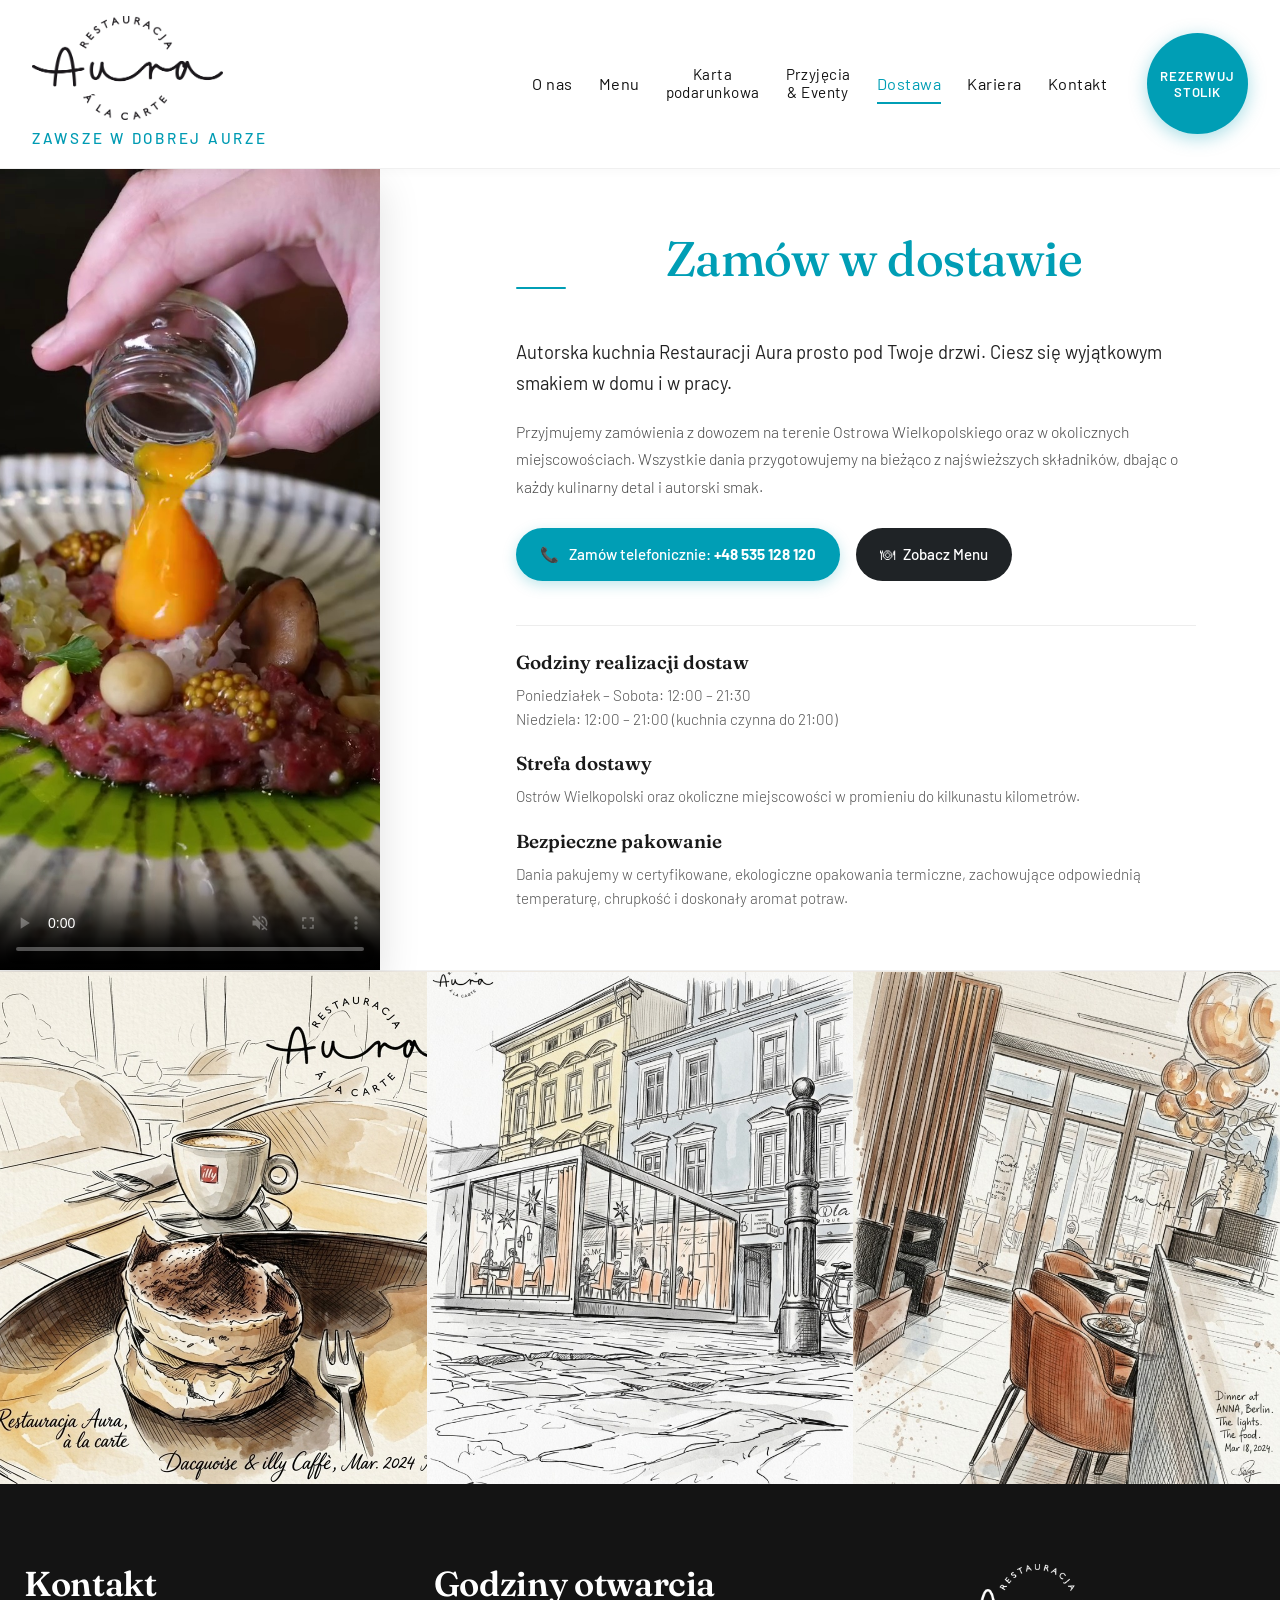
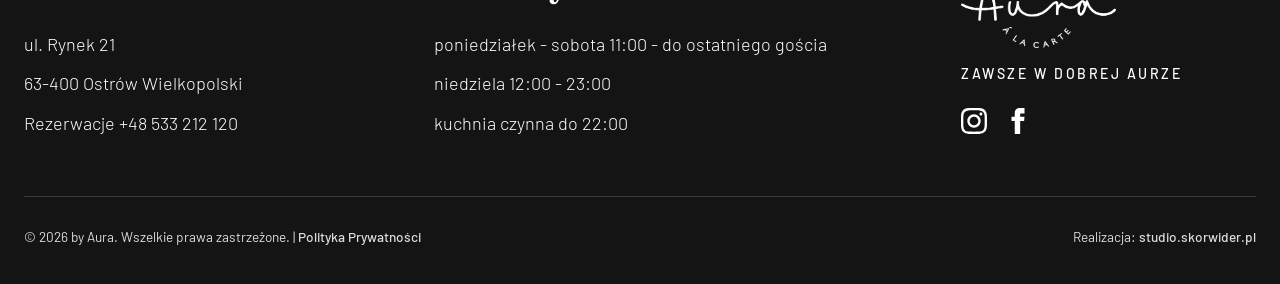
==== commit 908c951b: "Refactor career tabs, clean borderless delivery, update pillars placement and font sizes" ====
--- a/dostawa.html
+++ b/dostawa.html
@@ -50,101 +50,77 @@
   </header>
 
   <!-- =========================================================
-       TREŚĆ PODSTRONY DOSTAWA
+       TREŚĆ PODSTRONY DOSTAWA (CZYSTY UKŁAD BEZ RAMEK I BEŻU)
+       FILM PO LEWEJ STRONIE (BEZ ZAOKRĄGLEŃ, DOCZEPIONY DO MENU) + TEKST OBOK
        ========================================================= -->
   <main class="delivery-main-content">
     
-    <!-- HERO SEKCJA -->
-    <section class="page-hero-section">
-      <h1 class="page-title">Zamów w dostawie</h1>
-      <div class="teal-divider-line"></div>
-      <p class="delivery-sublead">
-        Autorska kuchnia Restauracji Aura prosto pod Twoje drzwi. Ciesz się wyjątkowym smakiem w domu i w pracy.
-      </p>
-    </section>
-
-    <!-- GŁÓWNY KONTENER DOSTAWY -->
-    <section class="delivery-details-section">
-      <div class="delivery-content-grid">
-
-        <!-- LEWA KOLUMNA: FILM DOSTAWA W ELEGANCKIM FORMACIE -->
-        <div class="delivery-video-column">
-          <div class="delivery-video-card">
-            <video 
-              src="assets/videos/dostawa.mp4" 
-              poster="assets/images/poster_dostawa.jpg" 
-              class="delivery-video-player"
-              preload="metadata"
-              playsinline 
-              controls 
-              autoplay 
-              loop 
-              muted>
-            </video>
-          </div>
-          <div class="delivery-video-caption">
-            <span>Świeżość i najwyższa jakość w każdym zamówieniu</span>
-          </div>
-        </div>
-
-        <!-- PRAWA KOLUMNA: INFORMACJE O DOSTAWIE I ZAMAWIANIU -->
-        <div class="delivery-info-column">
-          
-          <div class="delivery-order-box">
-            <h2 class="delivery-order-title">Jak zamówić?</h2>
+    <section class="delivery-clean-section" aria-label="Zamów w dostawie - Restauracja Aura">
+      <div class="delivery-clean-grid">
+
+        <!-- LEWA STRONA: FILM DOSTAWA BEZ ZAOKRĄGLEŃ, PRZYCZEPIONY DO LINII MENU -->
+        <div class="delivery-video-wrapper">
+          <video 
+            src="assets/videos/dostawa.mp4" 
+            poster="assets/images/poster_dostawa.jpg" 
+            class="delivery-video-flush"
+            preload="metadata"
+            playsinline 
+            controls 
+            autoplay 
+            loop 
+            muted>
+          </video>
+        </div>
+
+        <!-- PRAWA STRONA: TREŚĆ UŁOŻONA JAK W DZIALE O NAS (CZYSTA TYPOGRAFIA, BEZ RAMEK, BEZ BEŻU) -->
+        <div class="delivery-text-wrapper">
+          <header class="delivery-text-header">
+            <h1 class="delivery-heading">Zamów w dostawie</h1>
             <div class="teal-divider-line teal-divider-left"></div>
-            <p class="delivery-order-desc">
-              Przyjmujemy zamówienia z dowozem na terenie Ostrowa Wielkopolskiego i okolic. Wybierz swoje ulubione dania z naszej karty i zadzwoń bezpośrednio:
+          </header>
+
+          <div class="delivery-text-content">
+            <p class="delivery-lead">
+              Autorska kuchnia Restauracji Aura prosto pod Twoje drzwi. Ciesz się wyjątkowym smakiem w domu i w pracy.
             </p>
-            
-            <div class="delivery-cta-buttons">
-              <a href="tel:+48535128120" class="btn-delivery-call" aria-label="Zadzwoń i zamów">
-                <span class="btn-icon">📞</span>
-                <span class="btn-text">
-                  <small>Zamówienia telefoniczne</small>
-                  <strong>+48 535 128 120</strong>
-                </span>
+
+            <p>
+              Przyjmujemy zamówienia z dowozem na terenie Ostrowa Wielkopolskiego oraz w okolicznych miejscowościach. Wszystkie dania przygotowujemy na bieżąco z najświeższych składników, dbając o każdy kulinarny detal i autorski smak.
+            </p>
+
+            <!-- SZYBKI KONTAKT I MENU (CZYSTE PRZYCISKI BEZ RAMEK I BEZ BEŻU) -->
+            <div class="delivery-actions-clean">
+              <a href="tel:+48535128120" class="btn-delivery-clean-call" aria-label="Zadzwoń i zamów">
+                <span class="btn-clean-icon">📞</span>
+                <span>Zamów telefonicznie: <strong>+48 535 128 120</strong></span>
               </a>
-              <a href="menu.html" class="btn-delivery-menu" aria-label="Zobacz menu restauracji Aura">
-                <span class="btn-icon">🍽</span>
-                <span class="btn-text">
-                  <small>Sprawdź kartę dań</small>
-                  <strong>Zobacz Menu</strong>
-                </span>
+              <a href="menu.html" class="btn-delivery-clean-menu" aria-label="Sprawdź kartę dań">
+                <span class="btn-clean-icon">🍽</span>
+                <span>Zobacz Menu</span>
               </a>
             </div>
-          </div>
-
-          <!-- KARTY SZCZEGÓŁÓW -->
-          <div class="delivery-features-grid">
-            
-            <div class="delivery-feature-item">
-              <div class="feature-icon">🕒</div>
-              <div class="feature-content">
-                <h3 class="feature-title">Godziny realizacji dostaw</h3>
-                <p><strong>Poniedziałek – Sobota:</strong> 12:00 – 21:30</p>
-                <p><strong>Niedziela:</strong> 12:00 – 21:00</p>
+
+            <!-- SZCZEGÓŁY REALIZACJI (BEZ RAMEK, BEZ KART, CZYSTY UKŁAD TEKSTU) -->
+            <div class="delivery-info-blocks">
+              <div class="delivery-info-block">
+                <h3 class="delivery-info-title">Godziny realizacji dostaw</h3>
+                <p>Poniedziałek – Sobota: 12:00 – 21:30</p>
+                <p>Niedziela: 12:00 – 21:00 (kuchnia czynna do 21:00)</p>
+              </div>
+
+              <div class="delivery-info-block">
+                <h3 class="delivery-info-title">Strefa dostawy</h3>
+                <p>Ostrów Wielkopolski oraz okoliczne miejscowości w promieniu do kilkunastu kilometrów.</p>
+              </div>
+
+              <div class="delivery-info-block">
+                <h3 class="delivery-info-title">Bezpieczne pakowanie</h3>
+                <p>Dania pakujemy w certyfikowane, ekologiczne opakowania termiczne, zachowujące odpowiednią temperaturę, chrupkość i doskonały aromat potraw.</p>
               </div>
             </div>
 
-            <div class="delivery-feature-item">
-              <div class="feature-icon">📍</div>
-              <div class="feature-content">
-                <h3 class="feature-title">Strefa dostawy</h3>
-                <p>Realizujemy dowozy na terenie <strong>Ostrowa Wielkopolskiego</strong> oraz w okolicznych miejscowościach.</p>
-              </div>
-            </div>
-
-            <div class="delivery-feature-item">
-              <div class="feature-icon">🥡</div>
-              <div class="feature-content">
-                <h3 class="feature-title">Bezpieczne pakowanie</h3>
-                <p>Dania pakujemy w certyfikowane, ekologiczne pojemniki termiczne, zachowujące odpowiednią temperaturę, chrupkość i doskonały aromat.</p>
-              </div>
-            </div>
-
           </div>
-
         </div>
 
       </div>
--- a/assets/css/style.css
+++ b/assets/css/style.css
@@ -366,17 +366,18 @@
 .about-intro-text {
   display: flex;
   flex-direction: column;
-  gap: 22px;
-  font-size: 1.15rem;
+  gap: 15px;
+  font-size: 0.98rem;
   font-weight: 300;
-  line-height: 1.85;
+  line-height: 1.7;
   color: #4a4a4a;
 }
 
 .about-lead {
-  font-size: 1.24rem;
-  font-weight: 300;
+  font-size: 1.08rem;
+  font-weight: 400;
   color: #2b3035;
+  line-height: 1.7;
 }
 
 
@@ -1816,34 +1817,42 @@
   gap: 36px;
 }
 
-.career-job-card {
-  background: #ffffff;
-  border: 1px solid #e7e2d8;
-  border-radius: 14px;
-  padding: 40px 44px;
-  box-shadow: 0 4px 20px rgba(0, 0, 0, 0.03);
-  transition: transform 0.25s ease, box-shadow 0.25s ease;
-}
-
-.career-job-card:hover {
-  transform: translateY(-2px);
-  box-shadow: 0 8px 28px rgba(0, 0, 0, 0.06);
-}
-
-.career-card-top {
+.career-panels-wrapper {
+  display: flex;
+  flex-direction: column;
+}
+
+.career-job-panel {
+  display: none;
+  background: transparent;
+  border: none;
+  padding: 10px 0 30px;
+}
+
+.career-job-panel.active {
+  display: block;
+  animation: fadeIn 0.3s ease;
+}
+
+@keyframes fadeIn {
+  from { opacity: 0; transform: translateY(6px); }
+  to { opacity: 1; transform: translateY(0); }
+}
+
+.career-card-top-clean {
   display: flex;
   justify-content: space-between;
   align-items: flex-start;
   flex-wrap: wrap;
   gap: 16px;
-  border-bottom: 1px solid #ede8e1;
+  border-bottom: 1px solid rgba(0, 0, 0, 0.08);
   padding-bottom: 22px;
   margin-bottom: 26px;
 }
 
 .career-job-title {
   font-family: var(--font-heading);
-  font-size: clamp(1.6rem, 2.2vw, 2rem);
+  font-size: clamp(1.8rem, 2.5vw, 2.2rem);
   font-weight: 600;
   color: #1a1a1a;
   margin: 0;
@@ -1887,7 +1896,7 @@
 
 .career-block-title {
   font-family: var(--font-main);
-  font-size: 1.08rem;
+  font-size: 1.1rem;
   font-weight: 600;
   color: #222222;
   margin-bottom: 12px;
@@ -1916,25 +1925,30 @@
   margin-bottom: 8px;
 }
 
-.career-relocation-box {
-  background: #fffdf9;
-  border: 1px solid #f0e6d4;
-  border-radius: 8px;
-  padding: 18px 22px;
-  margin: 20px 0;
-}
-
-.career-apply-box {
-  background: #f5f8f8;
-  border: 1px solid #dce8e7;
-  border-radius: 10px;
-  padding: 22px 28px;
+.career-relocation-clean {
+  background: transparent;
+  border-left: 3px solid var(--aura-teal);
+  padding: 14px 0 14px 20px;
+  margin: 24px 0;
+}
+
+.career-apply-clean {
+  background: transparent;
+  border-top: 1px solid rgba(0, 0, 0, 0.08);
+  padding: 24px 0 0;
   margin-top: 28px;
   display: flex;
   justify-content: space-between;
   align-items: center;
   flex-wrap: wrap;
   gap: 18px;
+}
+
+.career-job-card {
+  background: transparent;
+  border: none;
+  padding: 10px 0 30px;
+  box-shadow: none;
 }
 
 .career-apply-info h4 {
@@ -2064,11 +2078,12 @@
 
 /* =========================================================
    FILARY KULINARNE: LOKALNIE, EKOLOGIA, ZDROWIE
+   (DOKŁADNIE JAK NA STRONIE AURARESTAURACJA.PL - BEZ RAMEK, BEZ BEŻU)
    ========================================================= */
 .culinary-pillars-section {
-  padding: 80px 24px 60px;
-  background-color: #f7f5f0;
-  border-top: 1px solid #ede8e1;
+  padding: 80px 24px 90px;
+  background-color: #ffffff;
+  border-top: none;
 }
 
 .pillars-container {
@@ -2128,26 +2143,25 @@
 .pillars-cards-col {
   display: grid;
   grid-template-columns: repeat(3, 1fr);
-  gap: 32px;
+  gap: 36px;
 }
 
 .pillar-card {
-  background: #ffffff;
-  border: 1px solid #e7e2d8;
-  border-radius: 8px;
-  padding: 32px 26px;
-  box-shadow: 0 4px 16px rgba(0, 0, 0, 0.03);
-  transition: transform 0.3s ease, box-shadow 0.3s ease;
+  background: transparent;
+  border: none;
+  border-radius: 0;
+  padding: 0;
+  box-shadow: none;
 }
 
 .pillar-card:hover {
-  transform: translateY(-3px);
-  box-shadow: 0 8px 24px rgba(0, 0, 0, 0.06);
+  transform: none;
+  box-shadow: none;
 }
 
 .pillar-title {
   font-family: var(--font-heading);
-  font-size: 1.5rem;
+  font-size: 1.55rem;
   font-weight: 600;
   color: #1a1a1a;
   margin: 0 0 14px;
@@ -2172,6 +2186,7 @@
   }
   .pillars-cards-col {
     grid-template-columns: 1fr;
+    gap: 28px;
   }
 }
 
@@ -2180,8 +2195,8 @@
    ========================================================= */
 .photo-mosaic-section {
   width: 100%;
-  padding: 30px 24px 90px;
-  background-color: #f7f5f0;
+  padding: 30px 24px 70px;
+  background-color: #ffffff;
 }
 
 .mosaic-grid {
@@ -2196,9 +2211,9 @@
 .mosaic-item {
   position: relative;
   overflow: hidden;
-  border-radius: 4px;
-  background-color: #e8e3da;
-  box-shadow: 0 4px 18px rgba(0, 0, 0, 0.04);
+  border-radius: 0;
+  background-color: #f2f0ec;
+  box-shadow: none;
 }
 
 .mosaic-item-col-1 {
@@ -2283,221 +2298,263 @@
 }
 
 /* =========================================================
-   PODSTRONA DOSTAWA (dostawa.html)
+   PODSTRONA DOSTAWA (dostawa.html) - CZYSTY UKŁAD BEZ RAMEK I BEŻU
    ========================================================= */
-.delivery-page .page-hero-section {
-  padding: 130px 24px 40px;
-  text-align: center;
+.delivery-page {
+  background-color: #ffffff;
+}
+
+.delivery-main-content {
+  padding-top: 0;
+  margin-top: 0;
+}
+
+.delivery-clean-section {
+  width: 100%;
   background: #ffffff;
-}
-
-.delivery-sublead {
-  max-width: 680px;
-  margin: 18px auto 0;
-  font-family: var(--font-main);
-  font-size: 1.12rem;
-  line-height: 1.7;
-  color: #555555;
-}
-
-.delivery-details-section {
-  padding: 20px 24px 90px;
-  background: #ffffff;
-}
-
-.delivery-content-grid {
-  max-width: 1140px;
+  padding: 0;
+  margin: 0;
+  border-bottom: 1px solid rgba(0, 0, 0, 0.06);
+}
+
+.delivery-clean-grid {
+  display: grid;
+  grid-template-columns: minmax(360px, 460px) 1fr;
+  align-items: stretch;
+  width: 100%;
+  max-width: 1440px;
   margin: 0 auto;
-  display: grid;
-  grid-template-columns: 420px 1fr;
-  gap: 54px;
-  align-items: start;
-}
-
-.delivery-video-column {
-  display: flex;
-  flex-direction: column;
-  gap: 14px;
-}
-
-.delivery-video-card {
+}
+
+.delivery-video-wrapper {
+  position: relative;
   width: 100%;
-  border-radius: 12px;
-  overflow: hidden;
-  box-shadow: 0 16px 44px rgba(0, 0, 0, 0.12);
+  height: 100%;
+  min-height: 640px;
+  max-height: 840px;
   background-color: #000000;
   line-height: 0;
-}
-
-.delivery-video-caption {
-  text-align: center;
-  font-size: 0.92rem;
-  color: #777e85;
-  font-style: italic;
-}
-
-.delivery-info-column {
+  overflow: hidden;
+  border-radius: 0 !important;
+  margin: 0;
+  padding: 0;
+}
+
+.delivery-video-flush {
+  width: 100%;
+  height: 100%;
+  object-fit: cover;
+  object-position: center;
+  display: block;
+  border-radius: 0 !important;
+}
+
+.delivery-text-wrapper {
+  padding: 60px 48px 60px 56px;
   display: flex;
   flex-direction: column;
-  gap: 32px;
-}
-
-.delivery-order-box {
-  background: #fbf9f6;
-  border: 1px solid #eae4d8;
-  border-radius: 12px;
-  padding: 34px 38px;
-}
-
-.delivery-order-title {
+  justify-content: center;
+  background: #ffffff;
+}
+
+.delivery-text-header {
+  margin-bottom: 24px;
+}
+
+.delivery-heading {
   font-family: var(--font-heading);
-  font-size: 2rem;
+  font-size: clamp(2.3rem, 3.8vw, 3.2rem);
+  font-weight: 500;
+  color: var(--aura-teal);
+  letter-spacing: -0.01em;
+  line-height: 1.2;
+  margin: 0;
+}
+
+.delivery-text-content {
+  display: flex;
+  flex-direction: column;
+  gap: 18px;
+  font-family: var(--font-main);
+  font-size: 0.98rem;
+  font-weight: 300;
+  line-height: 1.75;
+  color: #4a4a4a;
+  max-width: 680px;
+}
+
+.delivery-lead {
+  font-size: 1.15rem;
+  font-weight: 400;
+  line-height: 1.7;
+  color: #222222;
+}
+
+.delivery-actions-clean {
+  display: flex;
+  gap: 16px;
+  flex-wrap: wrap;
+  align-items: center;
+  margin: 10px 0 16px 0;
+}
+
+.btn-delivery-clean-call {
+  display: inline-flex;
+  align-items: center;
+  gap: 10px;
+  background: var(--aura-teal);
+  color: #ffffff;
+  padding: 13px 24px;
+  border-radius: 30px;
+  text-decoration: none;
+  font-size: 0.95rem;
+  font-weight: 500;
+  transition: transform 0.25s ease, background-color 0.25s ease, box-shadow 0.25s ease;
+  box-shadow: 0 4px 14px rgba(0, 158, 181, 0.25);
+}
+
+.btn-delivery-clean-call:hover {
+  background: #007c8f;
+  color: #ffffff;
+  transform: translateY(-2px);
+  box-shadow: 0 6px 18px rgba(0, 158, 181, 0.35);
+}
+
+.btn-delivery-clean-menu {
+  display: inline-flex;
+  align-items: center;
+  gap: 8px;
+  background: #1f2326;
+  color: #ffffff;
+  padding: 13px 24px;
+  border-radius: 30px;
+  text-decoration: none;
+  font-size: 0.95rem;
+  font-weight: 500;
+  transition: transform 0.25s ease, background-color 0.25s ease;
+}
+
+.btn-delivery-clean-menu:hover {
+  background: #363b40;
+  color: #ffffff;
+  transform: translateY(-2px);
+}
+
+.delivery-info-blocks {
+  display: flex;
+  flex-direction: column;
+  gap: 16px;
+  margin-top: 10px;
+  border-top: 1px solid rgba(0, 0, 0, 0.07);
+  padding-top: 20px;
+}
+
+.delivery-info-block {
+  background: transparent;
+  border: none;
+  padding: 0;
+}
+
+.delivery-info-title {
+  font-family: var(--font-heading);
+  font-size: 1.18rem;
   font-weight: 600;
   color: #1a1a1a;
-  margin: 0 0 10px;
-}
-
-.delivery-order-desc {
-  font-size: 1.05rem;
-  line-height: 1.75;
-  color: #444444;
-  margin: 16px 0 24px;
-}
-
-.delivery-cta-buttons {
-  display: flex;
-  gap: 16px;
-  flex-wrap: wrap;
-}
-
-.btn-delivery-call,
-.btn-delivery-menu {
-  display: inline-flex;
-  align-items: center;
-  gap: 12px;
-  padding: 14px 24px;
-  border-radius: 30px;
-  text-decoration: none;
-  transition: transform 0.25s ease, box-shadow 0.25s ease;
-}
-
-.btn-delivery-call {
-  background: var(--aura-teal);
-  color: #ffffff;
-  box-shadow: 0 6px 20px rgba(0, 142, 161, 0.28);
-}
-
-.btn-delivery-call:hover {
-  background: #007687;
-  color: #ffffff;
-  transform: translateY(-2px);
-  box-shadow: 0 8px 24px rgba(0, 142, 161, 0.38);
-}
-
-.btn-delivery-menu {
-  background: #1a1a1a;
-  color: #ffffff;
-  box-shadow: 0 6px 20px rgba(0, 0, 0, 0.15);
-}
-
-.btn-delivery-menu:hover {
-  background: #333333;
-  color: #ffffff;
-  transform: translateY(-2px);
-  box-shadow: 0 8px 24px rgba(0, 0, 0, 0.25);
-}
-
-.btn-delivery-call .btn-text,
-.btn-delivery-menu .btn-text {
-  display: flex;
-  flex-direction: column;
-  line-height: 1.25;
-}
-
-.btn-delivery-call .btn-text small,
-.btn-delivery-menu .btn-text small {
-  font-size: 0.75rem;
-  opacity: 0.85;
-  text-transform: uppercase;
-  letter-spacing: 0.05em;
-}
-
-.btn-delivery-call .btn-text strong,
-.btn-delivery-menu .btn-text strong {
-  font-size: 1.08rem;
-  font-weight: 600;
-}
-
-.delivery-features-grid {
-  display: flex;
-  flex-direction: column;
-  gap: 18px;
-}
-
-.delivery-feature-item {
-  display: flex;
-  gap: 18px;
-  align-items: flex-start;
-  background: #ffffff;
-  border: 1px solid #ede8e1;
-  border-radius: 10px;
-  padding: 20px 24px;
-}
-
-.feature-icon {
-  font-size: 1.8rem;
-  line-height: 1;
-}
-
-.feature-content h3 {
-  font-family: var(--font-heading);
-  font-size: 1.2rem;
-  font-weight: 600;
-  color: #1a1a1a;
-  margin: 0 0 6px;
-}
-
-.feature-content p {
+  margin: 0 0 4px 0;
+}
+
+.delivery-info-block p {
+  margin: 0;
   font-size: 0.95rem;
   line-height: 1.6;
   color: #555555;
-  margin: 0 0 4px;
-}
-
-@media (max-width: 900px) {
-  .delivery-content-grid {
+}
+
+@media (max-width: 991px) {
+  .delivery-clean-grid {
     grid-template-columns: 1fr;
-    gap: 36px;
-  }
-  .delivery-video-column {
-    max-width: 440px;
-    margin: 0 auto;
+  }
+  .delivery-video-wrapper {
+    min-height: 480px;
+    max-height: 560px;
+  }
+  .delivery-text-wrapper {
+    padding: 40px 24px 60px;
   }
 }
 
 /* =========================================================
-   PODSTRONA KARIERA (kariera.html)
+   PODSTRONA KARIERA (kariera.html) - CZYSTY UKŁAD BEZ RAMEK I BEŻU
    ========================================================= */
+.career-page {
+  background-color: #ffffff;
+}
+
 .career-page .page-hero-section {
-  padding: 130px 24px 30px;
-  text-align: center;
-  background: #fbf9f6;
+  padding: 120px 24px 20px;
+  text-align: center;
+  background: #ffffff;
 }
 
 .career-page-lead {
   max-width: 820px;
   margin: 20px auto 0;
   font-family: var(--font-main);
+  font-size: 1.05rem;
+  line-height: 1.75;
+  color: #555555;
+  font-weight: 300;
+}
+
+.career-nav-sticky-section {
+  padding: 10px 24px 24px;
+  background: #ffffff;
+  text-align: center;
+}
+
+.career-categories-nav {
+  display: inline-block;
+  margin: 0 auto;
+}
+
+.career-tab-btn {
+  background: transparent;
+  border: none;
+  font-family: var(--font-main);
   font-size: 1.08rem;
-  line-height: 1.8;
-  color: #555555;
   font-weight: 400;
+  color: #333333;
+  cursor: pointer;
+  padding: 6px 12px;
+  transition: var(--transition);
+  position: relative;
+  letter-spacing: 0.02em;
+  white-space: nowrap;
+}
+
+.career-tab-btn:hover {
+  color: var(--aura-teal);
+}
+
+.career-tab-btn.active {
+  color: var(--aura-teal);
+  font-weight: 500;
+}
+
+.career-tab-btn.active::after {
+  content: '';
+  position: absolute;
+  bottom: -2px;
+  left: 0;
+  width: 100%;
+  height: 2px;
+  background-color: var(--aura-teal);
 }
 
 .career-section-standalone {
-  padding: 20px 24px 90px;
-  background-color: #fbf9f6;
-}
-
-
-
+  padding: 10px 24px 90px;
+  background-color: #ffffff;
+}
+
+
+
